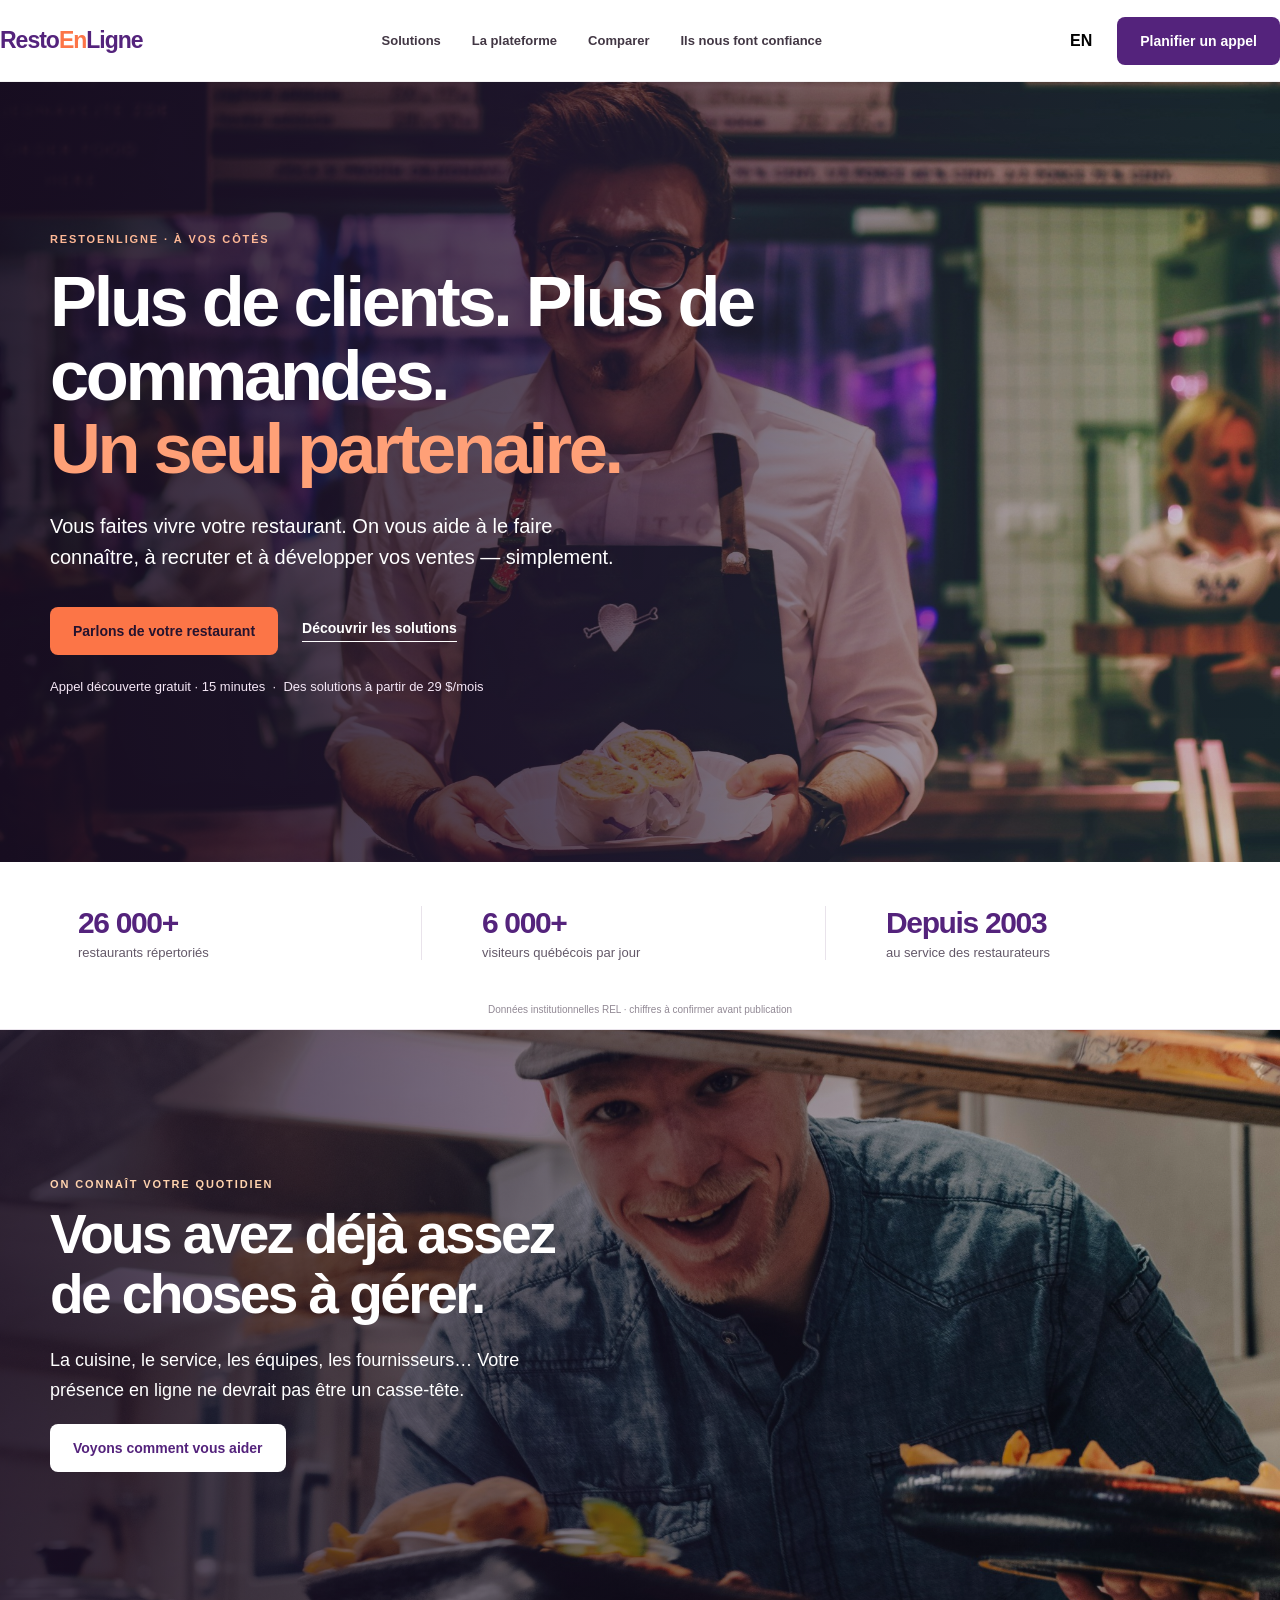
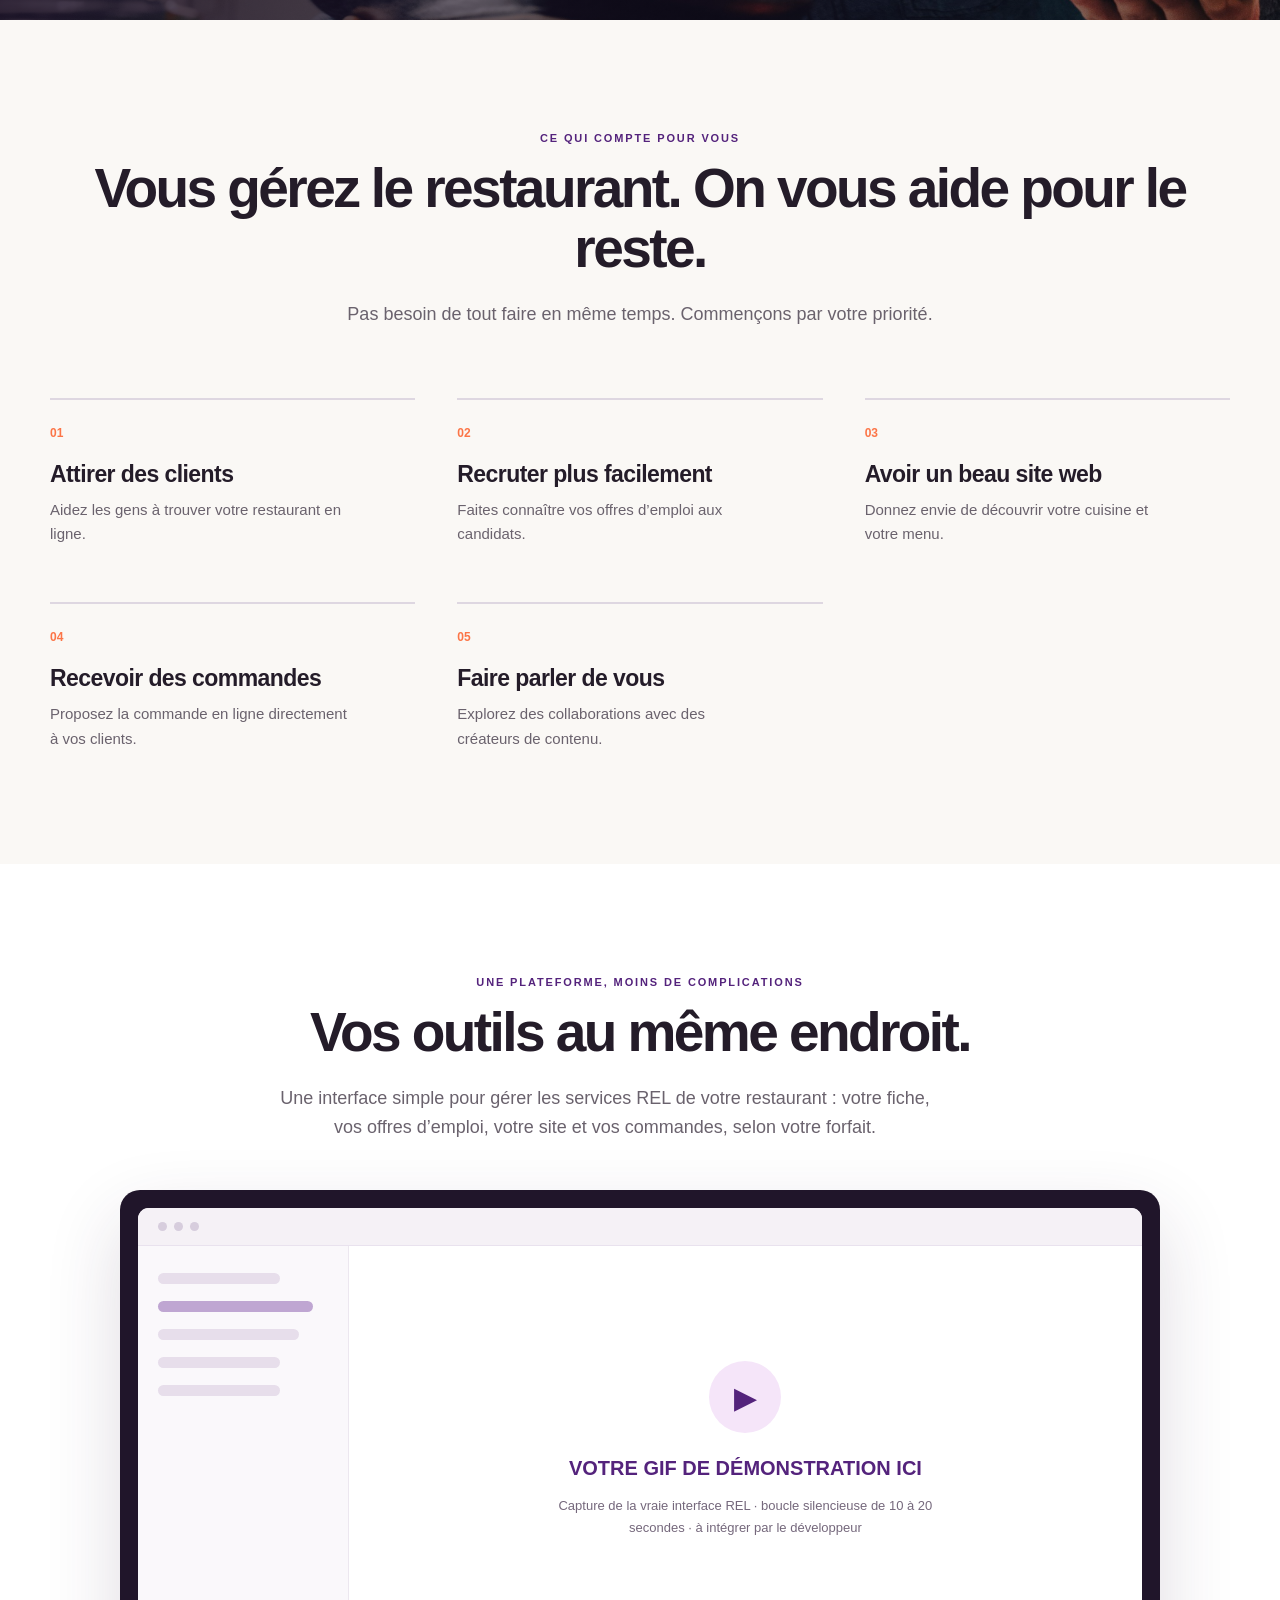
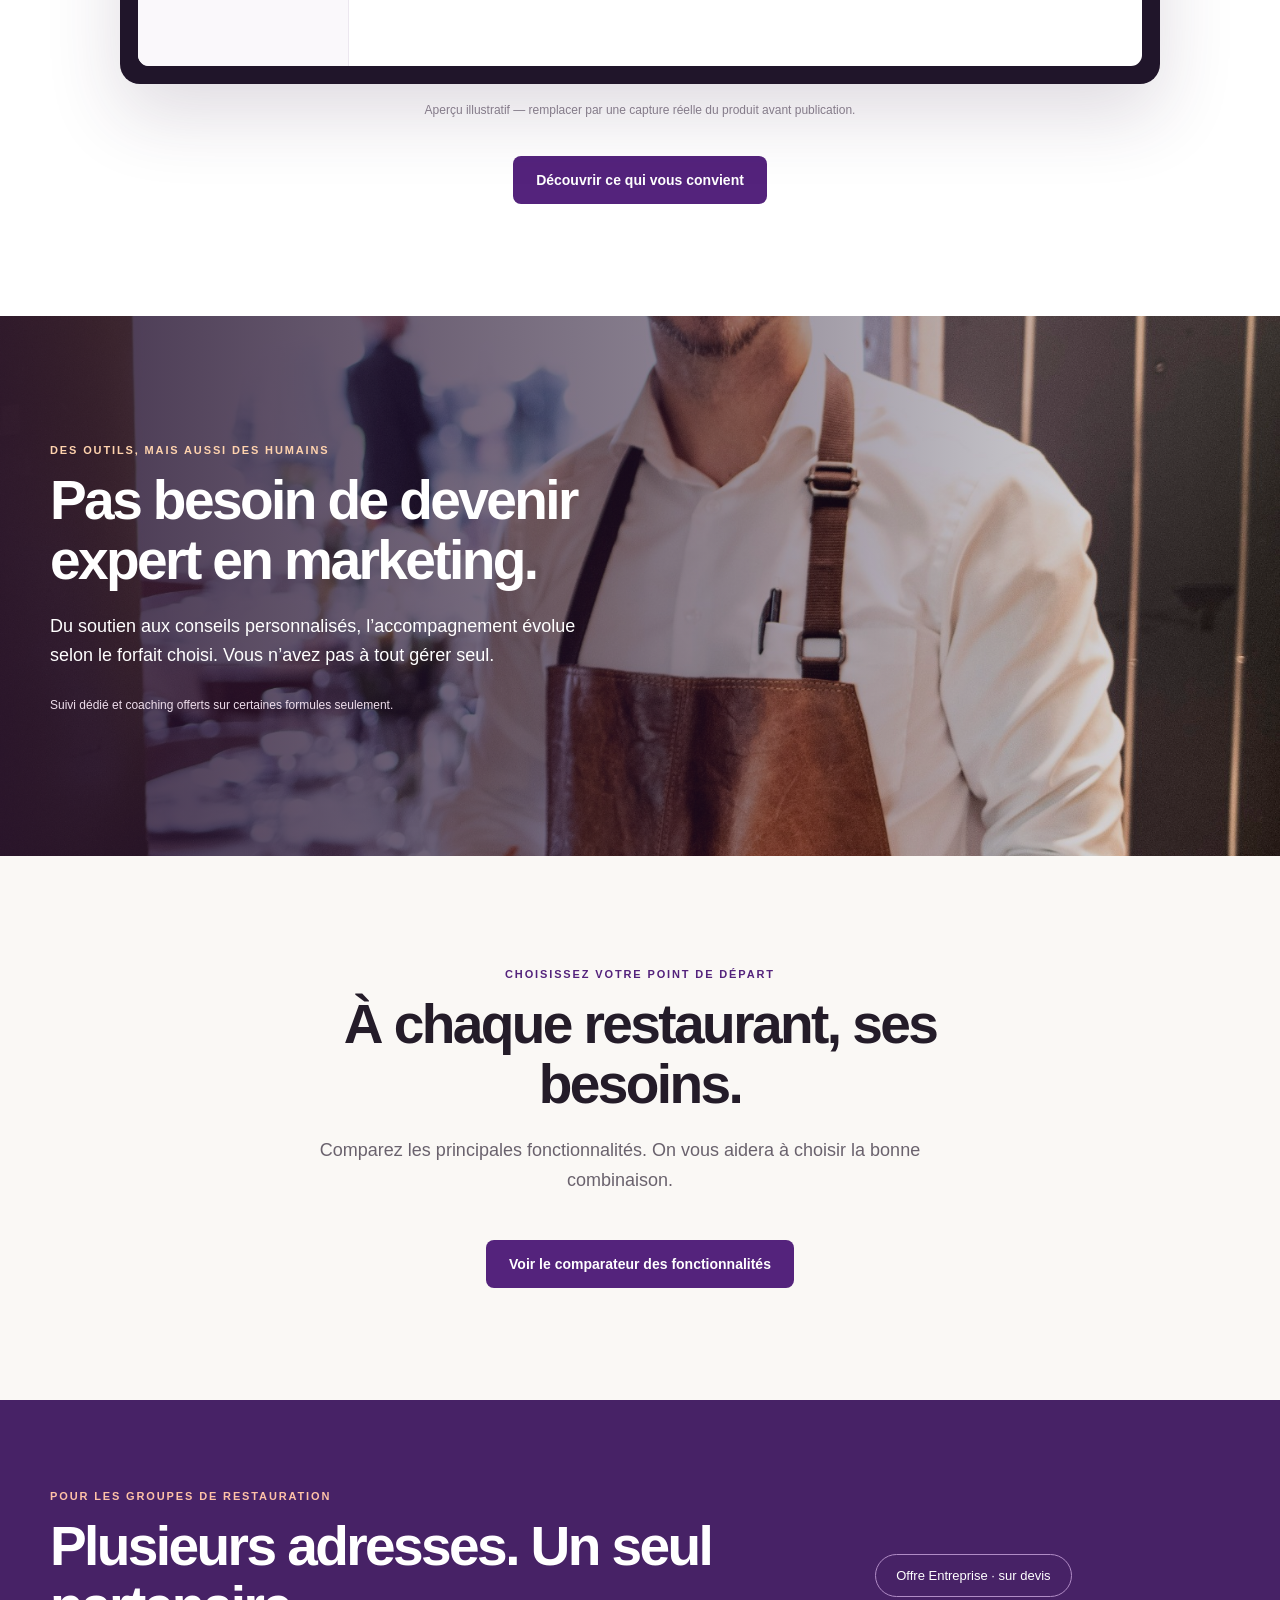
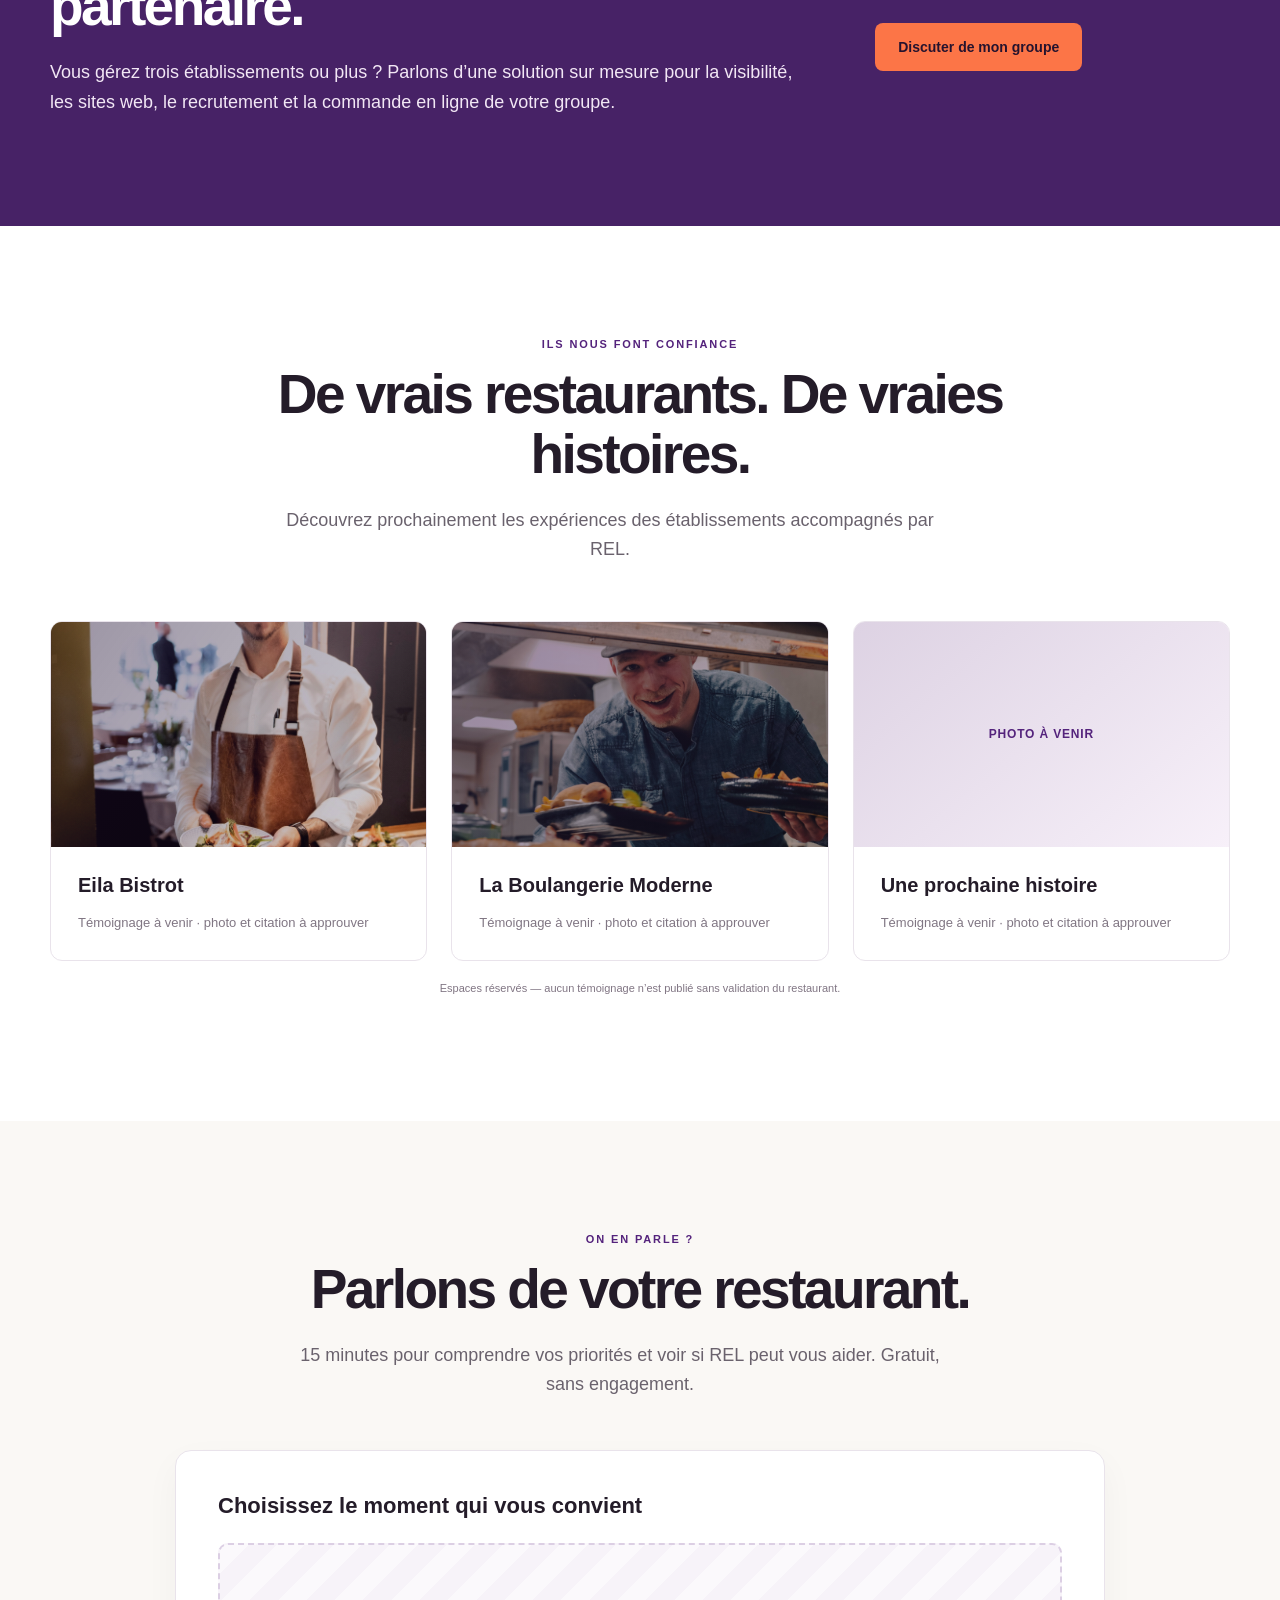
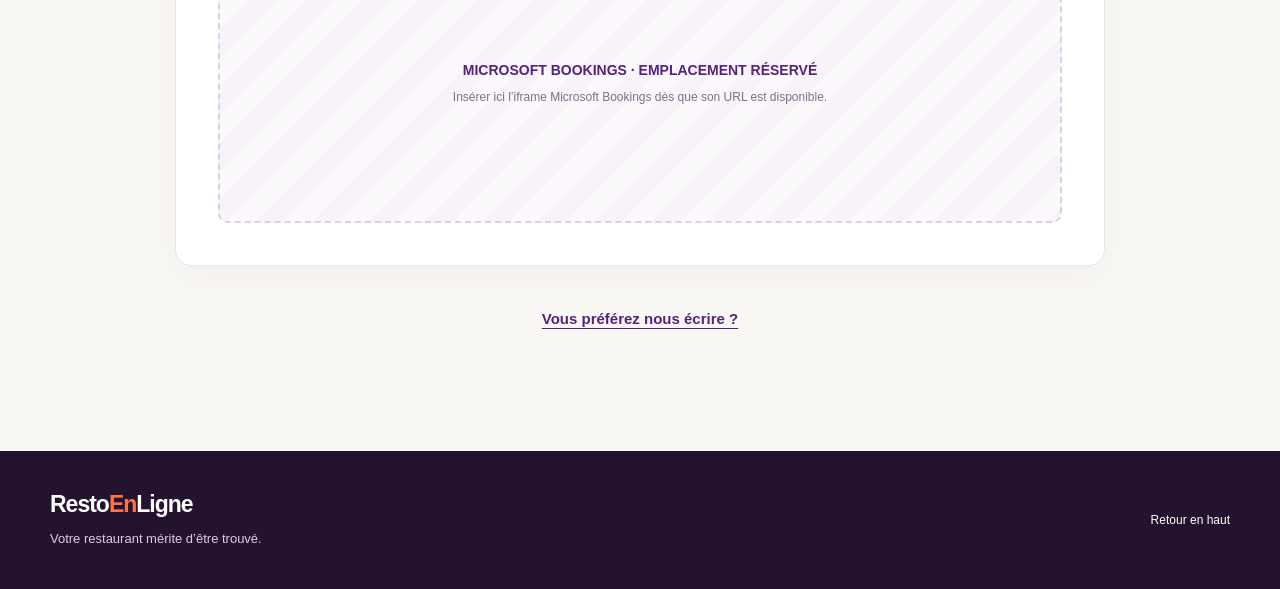
==== index.html @ 8cc2cfb4 "Add files via upload" ====
<!doctype html><html lang="fr"><head><meta charset="utf-8"><meta name="viewport" content="width=device-width,initial-scale=1"><meta name="theme-color" content="#54237C"><title>RestoEnLigne | Plus de clients, plus de commandes. Un seul partenaire.</title><meta name="description" content="RestoEnLigne accompagne les restaurants du Québec : visibilité en ligne, recrutement, création de sites web et commandes en ligne. Solutions dès 29 $/mois. Planifiez un appel gratuit."><meta property="og:title" content="RestoEnLigne — Un seul partenaire pour votre restaurant"><meta property="og:description" content="Visibilité, recrutement, site web et commandes en ligne. Votre restaurant, notre priorité."><style>
:root{--purple:#54237c;--deep:#25132e;--ink:#241c29;--muted:#6a626d;--orange:#fc7547;--cream:#faf8f5;--border:#e9e3eb}*{box-sizing:border-box}html{scroll-behavior:smooth}body{margin:0;color:var(--ink);background:white;font-family:Inter,-apple-system,BlinkMacSystemFont,'Segoe UI',Arial,sans-serif;-webkit-font-smoothing:antialiased}a{text-decoration:none;color:inherit}button,input,select{font:inherit}button{cursor:pointer}.container{width:min(1180px,calc(100% - 72px));margin:auto}.header{height:82px;background:#fff;display:flex;align-items:center;position:sticky;top:0;z-index:20;border-bottom:1px solid rgba(40,25,45,.06)}.nav{display:flex;align-items:center;justify-content:space-between;gap:26px;width:100%}.logo{font-size:23px;font-weight:850;letter-spacing:-1px;color:var(--purple)}.logo em{color:var(--orange);font-style:normal}.links{display:flex;align-items:center;gap:31px;color:#423744;font-size:13px;font-weight:650}.rightnav{display:flex;align-items:center;gap:16px}.lang{padding:8px 9px;background:none;border:0;font-weight:800}.btn{display:inline-flex;align-items:center;justify-content:center;border:0;border-radius:8px;background:var(--purple);padding:16px 23px;color:#fff;font-weight:750;font-size:14px;transition:transform .2s,background .2s}.btn:hover{transform:translateY(-2px);background:#3c175c}.btn.orange{background:var(--orange);color:#25132e}.btn.orange:hover{background:#ff9169}.btn.light{background:#fff;color:var(--purple)}.linktext{font-size:14px;font-weight:750;border-bottom:1px solid currentColor;padding-bottom:5px}.eyebrow{font-size:11px;font-weight:850;letter-spacing:.17em;text-transform:uppercase;color:var(--purple)}h1,h2,h3,p{margin-top:0}h1,h2{letter-spacing:-.047em}h1{font-size:clamp(48px,5.5vw,83px);line-height:1.04;margin:20px 0 26px;font-weight:850}h2{font-size:clamp(36px,4.3vw,59px);line-height:1.09;font-weight:820;margin:14px 0 22px}p{line-height:1.65}.section{padding:112px 0}.lead{font-size:18px;color:var(--muted);max-width:680px}.hero{height:min(780px,calc(100svh - 82px));min-height:670px;background-image:linear-gradient(90deg,rgba(23,9,30,.88) 0%,rgba(30,12,39,.74) 43%,rgba(22,12,27,.16) 100%),url('assets/hero-restaurateur.jpg');background-position:center,center 45%;background-size:cover;display:flex;align-items:center;color:#fff}.hero-inner{padding:72px 0;max-width:720px}.hero .eyebrow{color:#feb896}.hero h1 .accent{display:block;color:#ffa077}.hero-desc{font-size:20px;max-width:575px;color:#fff;line-height:1.55}.hero-actions{display:flex;gap:24px;align-items:center;flex-wrap:wrap;margin-top:34px}.hero .linktext{color:#fff}.subnote{margin-top:21px;font-size:13px;color:#f5e7f6}.stats{border-bottom:1px solid var(--border);background:#fff}.stats-grid{display:grid;grid-template-columns:repeat(3,1fr);gap:32px;padding:44px 0}.stat{border-right:1px solid var(--border);padding:0 28px}.stat:last-child{border:0}.stat strong{font-size:30px;color:var(--purple);font-weight:820;letter-spacing:-.045em}.stat span{display:block;color:#645969;font-size:13px;margin-top:5px}.smallsource{font-size:10px;text-align:center;color:#928995;padding-bottom:14px}.photo-break{min-height:590px;display:flex;align-items:center;color:white;background-image:linear-gradient(90deg,rgba(26,13,36,.84),rgba(23,10,35,.45),rgba(23,10,35,.08)),url('assets/cuisine-commandes.jpg');background-position:center; background-size:cover}.photo-break .content{max-width:570px}.photo-break .eyebrow,.human-photo .eyebrow{color:#ffd3ae}.photo-break p,.human-photo p{font-size:18px;color:#fff;max-width:540px}.photo-break h2,.human-photo h2{color:white}.center{text-align:center}.center .lead{margin:0 auto}.solutions{background:var(--cream)}.solution-grid{display:grid;grid-template-columns:repeat(3,1fr);column-gap:42px;row-gap:55px;margin-top:68px}.solution{border-top:2px solid #ded7e1;padding-top:23px}.solution .number{font-size:12px;color:var(--orange);font-weight:800}.solution h3{margin:20px 0 10px;font-size:23px;letter-spacing:-.025em}.solution p{font-size:15px;color:var(--muted);margin:0;max-width:300px}.solution:last-child{grid-column:2}.product{overflow:hidden}.product-top{max-width:750px;margin:0 auto 47px;text-align:center}.screen-shell{max-width:1040px;margin:auto;background:#20152a;border-radius:20px;padding:18px;box-shadow:0 30px 75px rgba(55,31,66,.16);position:relative}.screen-browser{background:#fff;border-radius:11px;overflow:hidden;min-height:420px}.screen-top{background:#f5f1f6;padding:14px 20px;display:flex;gap:7px;border-bottom:1px solid #e9e2ee}.dot{height:9px;width:9px;background:#d7cddd;border-radius:100%}.screen-body{height:420px;display:flex}.mock-sidebar{width:21%;background:#faf8fb;border-right:1px solid #ece7ef;padding:27px 20px}.mock-line{height:11px;background:#e7deeb;border-radius:6px;margin-bottom:17px;width:72%}.mock-line:nth-child(2){background:#bfa6d2;width:91%}.mock-line:nth-child(3){width:83%}.mock-main{width:79%;padding:40px 45px;display:flex;flex-direction:column;justify-content:center;align-items:center;text-align:center}.placeholder-mark{width:72px;height:72px;border-radius:50%;display:grid;place-items:center;background:#f5e5f9;color:var(--purple);font-size:30px;margin-bottom:24px}.mock-main b{font-size:20px;color:var(--purple);max-width:480px}.mock-main p{max-width:410px;color:#75687c;font-size:13px;margin-top:15px}.product-caption{color:#8d8591;text-align:center;font-size:12px;margin-top:17px}.product-cta{margin-top:35px;text-align:center}.human-photo{background-image:linear-gradient(90deg,rgba(37,16,48,.87),rgba(37,16,48,.55),rgba(37,16,48,.06)),url('assets/service-equipe.jpg');background-size:cover;background-position:center 42%;display:flex;align-items:center;min-height:540px}.human-photo .content{max-width:570px}.human-note{font-size:12px!important;color:#eeddeb!important;margin-top:25px}.compare{background:var(--cream)}.compare-head{max-width:720px;margin:auto;text-align:center}.compare .btn{margin-top:27px}.compare-details{margin-top:46px}.compare-details[hidden]{display:none}.table-wrap{overflow-x:auto;border-radius:12px;border:1px solid var(--border);background:#fff}.table-wrap table{border-collapse:collapse;min-width:930px;width:100%;font-size:12px}.table-wrap th,.table-wrap td{padding:19px 12px;text-align:center;border-bottom:1px solid #f0ecf1}.table-wrap th:first-child,.table-wrap td:first-child{text-align:left;padding-left:22px;min-width:195px;font-weight:700}.table-wrap th{background:#f4edf7;color:var(--purple)}.table-wrap th:nth-child(6),.table-wrap td:nth-child(6){background:#fcf5ff}.table-wrap tr:last-child td{border:0}.compare-note{font-size:12px;color:#766c77;line-height:1.6;margin-top:18px}.enterprise{background:#472266;color:#fff;padding:90px 0}.enterprise-grid{display:grid;grid-template-columns:1.5fr .7fr;gap:65px;align-items:center}.enterprise .eyebrow{color:#ffc2a7}.enterprise h2{color:white}.enterprise p{color:#f2e7f5;font-size:18px}.enterprise-tag{display:inline-block;border:1px solid #b18cc6;border-radius:50px;padding:13px 20px;font-size:13px;color:#fff;margin-bottom:26px}.stories-head{max-width:740px;margin:auto;text-align:center}.stories-grid{display:grid;grid-template-columns:repeat(3,1fr);gap:24px;margin-top:56px}.story{border:1px solid var(--border);border-radius:12px;overflow:hidden;background:white}.story-cover{height:225px;background:linear-gradient(140deg,#ddd2e3,#f7f0f9);position:relative;display:flex;align-items:center;justify-content:center;color:var(--purple);font-size:12px;font-weight:800;letter-spacing:.07em}.story-cover.background1{background:linear-gradient(125deg,rgba(38,15,55,.45),rgba(40,20,56,.2)),url('assets/service-recrutement.jpg') center/cover}.story-cover.background2{background:linear-gradient(125deg,rgba(38,15,55,.45),rgba(40,20,56,.2)),url('assets/cuisine-commandes.jpg') center/cover}.story-content{padding:27px}.story-content strong{font-size:20px}.story-content p{font-size:13px;color:#807683;margin-top:15px;margin-bottom:0}.stories-disclaimer{font-size:11px;color:#807583;text-align:center;margin-top:18px}.contact{background:var(--cream)}.contact-head{text-align:center;max-width:720px;margin:0 auto 50px}.booking{background:#fff;border:1px solid var(--border);border-radius:16px;max-width:930px;margin:auto;padding:42px;box-shadow:0 13px 35px rgba(60,35,60,.04)}.booking h3{font-size:22px;margin-bottom:10px}.booking-placeholder{margin-top:24px;min-height:280px;background:repeating-linear-gradient(135deg,#fbf9fc,#fbf9fc 20px,#f7f3f9 20px,#f7f3f9 40px);border:2px dashed #dccfe4;border-radius:10px;display:flex;flex-direction:column;align-items:center;justify-content:center;text-align:center;padding:25px;color:var(--purple);gap:12px}.booking-placeholder strong{font-size:14px}.booking-placeholder span{font-size:12px;color:#806e88}.form-wrap{max-width:740px;margin:32px auto 0;text-align:center}.form-wrap summary{cursor:pointer;font-size:15px;font-weight:780;color:var(--purple);padding:12px;list-style:none;text-decoration:underline;text-underline-offset:4px}.form-panel{text-align:left;margin-top:21px;background:#fff;border:1px solid var(--border);border-radius:12px;padding:34px}.form-panel h3{font-size:24px;margin:0 0 20px}.formgrid{display:grid;grid-template-columns:repeat(2,1fr);gap:20px}.formgrid label{font-size:12px;font-weight:750;display:flex;flex-direction:column;gap:8px}.formgrid input,.formgrid select{border:1px solid #dcd4df;border-radius:8px;padding:14px;background:white;min-width:0}.formgrid label.wide{grid-column:span 2}.form-panel button{margin-top:25px}.form-disclaimer{font-size:11px;color:#766b77;margin-top:18px}.footer{background:#24132e;color:#fff;padding:40px 0}.footer-inner{display:flex;justify-content:space-between;align-items:center;gap:22px}.footer .logo{color:#fff}.footer p{margin:10px 0 0;font-size:13px;color:#ddcce2}.footer a.top{font-size:12px}.skip{position:absolute;left:-9999px}.skip:focus{left:15px;top:5px;background:white;padding:14px;z-index:30}a:focus-visible,button:focus-visible,summary:focus-visible,input:focus-visible,select:focus-visible{outline:3px solid var(--orange);outline-offset:2px}@media(max-width:900px){.links{display:none}.solution-grid{grid-template-columns:repeat(2,1fr)}.solution:last-child{grid-column:auto}.enterprise-grid{grid-template-columns:1fr;gap:18px}.stories-grid{grid-template-columns:repeat(2,1fr)}.story:last-child{grid-column:span 2}.hero{min-height:700px;height:auto;background-position:center,58% center}.hero-inner{max-width:690px}}@media(max-width:600px){.container{width:calc(100% - 40px)}.header{height:70px}.rightnav .btn{font-size:11px;padding:12px 11px}.logo{font-size:19px}.hero{min-height:740px;background-image:linear-gradient(90deg,rgba(23,9,30,.9),rgba(30,12,39,.75)),url('assets/hero-restaurateur.jpg');background-position:center,55% center}.hero-inner{padding:55px 0}.hero h1{font-size:clamp(42px,11vw,58px)}.hero-desc{font-size:17px}.hero-actions{align-items:flex-start;gap:19px;flex-direction:column}.stats-grid{grid-template-columns:1fr;gap:22px;padding:34px 0}.stat{border-right:0;border-bottom:1px solid var(--border);padding:0 0 17px}.stat:last-child{border:0}.section{padding:78px 0}.solution-grid{grid-template-columns:1fr;margin-top:40px;row-gap:26px}.solution{padding-top:16px}.photo-break,.human-photo{min-height:580px}.screen-shell{border-radius:12px;padding:8px}.screen-body{height:290px}.screen-browser{min-height:290px}.mock-sidebar{width:19%;padding:20px 8px}.mock-main{padding:15px;width:81%}.mock-main b{font-size:14px}.mock-main p{font-size:11px}.placeholder-mark{height:45px;width:45px;font-size:21px;margin-bottom:15px}.stories-grid{grid-template-columns:1fr}.story:last-child{grid-column:auto}.booking{padding:23px}.formgrid{grid-template-columns:1fr}.formgrid label.wide{grid-column:auto}.form-panel{padding:23px}.footer-inner{align-items:flex-start;flex-direction:column}}
</style><script type="application/ld+json" id="schema-data">{"@context":"https://schema.org","@type":"Organization","name":"RestoEnLigne","url":"https://restoenligne.com/","description":"Plateforme de visibilité, recrutement, création de sites web et commandes en ligne pour les restaurants au Québec."}</script></head><body><a href="#main" class="skip">Passer au contenu</a><header class="header"><nav class="container nav" aria-label="Navigation principale"><a href="#top" class="logo" aria-label="RestoEnLigne">Resto<em>En</em>Ligne</a><div class="links"><a href="#solutions" data-t="nav_solutions"></a><a href="#plateforme" data-t="nav_platform"></a><a href="#compare" data-t="nav_compare"></a><a href="#temoignages" data-t="nav_stories"></a></div><div class="rightnav"><button id="lang-switch" class="lang" aria-label="Change language">EN</button><a href="#contact" class="btn" data-t="nav_cta"></a></div></nav></header><main id="main"><section id="top" class="hero"><div class="container"><div class="hero-inner"><div class="eyebrow" data-t="eyebrow"></div><h1><span data-t="hero_title"></span><span class="accent" data-t="hero_emphasis"></span></h1><p class="hero-desc" data-t="hero_desc"></p><div class="hero-actions"><a href="#contact" class="btn orange" data-t="hero_cta"></a><a href="#solutions" class="linktext" data-t="hero_subcta"></a></div><p class="subnote"><span data-t="hero_duration"></span> &nbsp;·&nbsp; <span data-t="from_price"></span></p></div></div></section><div class="stats"><div class="container stats-grid"><div class="stat"><strong data-t="proof_1_num"></strong><span data-t="proof_1_label"></span></div><div class="stat"><strong data-t="proof_2_num"></strong><span data-t="proof_2_label"></span></div><div class="stat"><strong data-t="proof_3_num"></strong><span data-t="proof_3_label"></span></div></div><div class="smallsource" data-t="proof_source"></div></div><section class="photo-break"><div class="container"><div class="content"><div class="eyebrow" data-t="problem_eyebrow"></div><h2 data-t="problem_title"></h2><p data-t="problem_desc"></p><a href="#contact" class="btn light" data-t="problem_cta"></a></div></div></section><section class="section solutions" id="solutions"><div class="container"><div class="center"><div class="eyebrow" data-t="solutions_eyebrow"></div><h2 data-t="solutions_title"></h2><p class="lead" data-t="solutions_desc"></p></div><div class="solution-grid"><article class="solution"><span class="number">01</span><h3 data-t="sol1"></h3><p data-t="sol1d"></p></article><article class="solution"><span class="number">02</span><h3 data-t="sol2"></h3><p data-t="sol2d"></p></article><article class="solution"><span class="number">03</span><h3 data-t="sol3"></h3><p data-t="sol3d"></p></article><article class="solution"><span class="number">04</span><h3 data-t="sol4"></h3><p data-t="sol4d"></p></article><article class="solution"><span class="number">05</span><h3 data-t="sol5"></h3><p data-t="sol5d"></p></article></div></div></section><section class="section product" id="plateforme"><div class="container"><div class="product-top"><div class="eyebrow" data-t="product_eyebrow"></div><h2 data-t="product_title"></h2><p class="lead" data-t="product_desc"></p></div><div class="screen-shell"><div class="screen-browser"><div class="screen-top"><span class="dot"></span><span class="dot"></span><span class="dot"></span></div><div class="screen-body"><div class="mock-sidebar" aria-hidden="true"><div class="mock-line"></div><div class="mock-line"></div><div class="mock-line"></div><div class="mock-line"></div><div class="mock-line"></div></div><div class="mock-main" id="gif-holder"><div class="placeholder-mark" aria-hidden="true">▶</div><b data-t="product_placeholder"></b><p data-t="product_placeholder_sub"></p></div></div></div></div><p class="product-caption" data-t="product_caption"></p><div class="product-cta"><a class="btn" href="#contact" data-t="product_cta"></a></div></div></section><section class="human-photo"><div class="container"><div class="content"><div class="eyebrow" data-t="photo_eyebrow"></div><h2 data-t="photo_title"></h2><p data-t="photo_desc"></p><p class="human-note" data-t="photo_note"></p></div></div></section><section class="section compare" id="compare"><div class="container"><div class="compare-head"><div class="eyebrow" data-t="compare_eyebrow"></div><h2 data-t="compare_title"></h2><p class="lead" data-t="compare_desc"></p><button class="btn" id="compare-trigger" aria-expanded="false" aria-controls="compare-details" data-t="compare_toggle_show"></button></div><div class="compare-details" id="compare-details" hidden><div class="table-wrap"><table><thead><tr><th data-t="compare_feature"></th><th data-t="plan0"></th><th data-t="plan1"></th><th data-t="plan2"></th><th data-t="plan3"></th><th data-t="plan4"></th><th data-t="plan5"></th></tr></thead><tbody id="tablebody"></tbody></table></div><p class="compare-note" data-t="compare_note"></p><p class="center"><a href="#contact" class="linktext" data-t="compare_cta"></a></p></div></div></section><section class="enterprise"><div class="container enterprise-grid"><div><div class="eyebrow" data-t="enterprise_eyebrow"></div><h2 data-t="enterprise_title"></h2><p data-t="enterprise_desc"></p></div><div><div class="enterprise-tag" data-t="enterprise_note"></div><div><a class="btn orange" href="#contact" data-t="enterprise_cta"></a></div></div></div></section><section class="section" id="temoignages"><div class="container"><div class="stories-head"><div class="eyebrow" data-t="stories_eyebrow"></div><h2 data-t="stories_title"></h2><p class="lead" data-t="stories_desc"></p></div><div class="stories-grid"><article class="story"><div class="story-cover background1" aria-hidden="true"></div><div class="story-content"><strong data-t="story1"></strong><p data-t="story_placeholder"></p></div></article><article class="story"><div class="story-cover background2" aria-hidden="true"></div><div class="story-content"><strong data-t="story2"></strong><p data-t="story_placeholder"></p></div></article><article class="story"><div class="story-cover" aria-hidden="true">PHOTO À VENIR</div><div class="story-content"><strong data-t="story3"></strong><p data-t="story_placeholder"></p></div></article></div><p class="stories-disclaimer" data-t="story_warning"></p></div></section><section class="section contact" id="contact"><div class="container"><div class="contact-head"><div class="eyebrow" data-t="contact_eyebrow"></div><h2 data-t="contact_title"></h2><p class="lead" data-t="contact_desc"></p></div><div class="booking"><h3 data-t="booking_title"></h3><div class="booking-placeholder" id="bookings-embed"><strong data-t="booking_placeholder"></strong><span data-t="booking_desc"></span></div></div><details class="form-wrap"><summary data-t="form_toggle"></summary><div class="form-panel"><h3 data-t="form_title"></h3><form id="contact-form"><div class="formgrid"><label><span data-t="firstname"></span><input type="text" name="first_name" required autocomplete="given-name"></label><label><span data-t="email"></span><input type="email" name="email" required autocomplete="email"></label><label><span data-t="restaurant"></span><input name="restaurant" type="text" required autocomplete="organization"></label><label><span data-t="needs"></span><select id="needs" name="needs" required></select></label><label class="wide"><span data-t="locations"></span><select id="locations" name="locations"></select></label></div><button class="btn" type="submit" data-t="submit"></button><p class="form-disclaimer" data-t="privacy_notice"></p></form></div></details></div></section></main><footer class="footer"><div class="container footer-inner"><div><a href="#top" class="logo">Resto<em>En</em>Ligne</a><p data-t="footer"></p></div><a href="#top" class="top" data-t="back"></a></div></footer><script type="application/ld+json" id="web-schema">{"@context":"https://schema.org","@type":"WebPage","name":"RestoEnLigne – Solutions pour restaurateurs","inLanguage":["fr-CA","en-CA"],"about":{"@type":"Thing","name":"Services numériques pour restaurants au Québec"}}</script><script>
const copy={"fr":{"nav_solutions":"Solutions","nav_platform":"La plateforme","nav_compare":"Comparer","nav_stories":"Ils nous font confiance","nav_cta":"Planifier un appel","eyebrow":"RESTOENLIGNE · À VOS CÔTÉS","hero_title":"Plus de clients. Plus de commandes.","hero_emphasis":"Un seul partenaire.","hero_desc":"Vous faites vivre votre restaurant. On vous aide à le faire connaître, à recruter et à développer vos ventes — simplement.","hero_cta":"Parlons de votre restaurant","hero_subcta":"Découvrir les solutions","hero_duration":"Appel découverte gratuit · 15 minutes","from_price":"Des solutions à partir de 29 $/mois","proof_1_num":"26 000+","proof_1_label":"restaurants répertoriés","proof_2_num":"6 000+","proof_2_label":"visiteurs québécois par jour","proof_3_num":"Depuis 2003","proof_3_label":"au service des restaurateurs","proof_source":"Données institutionnelles REL · chiffres à confirmer avant publication","problem_eyebrow":"ON CONNAÎT VOTRE QUOTIDIEN","problem_title":"Vous avez déjà assez de choses à gérer.","problem_desc":"La cuisine, le service, les équipes, les fournisseurs… Votre présence en ligne ne devrait pas être un casse-tête.","problem_cta":"Voyons comment vous aider","solutions_eyebrow":"CE QUI COMPTE POUR VOUS","solutions_title":"Vous gérez le restaurant. On vous aide pour le reste.","solutions_desc":"Pas besoin de tout faire en même temps. Commençons par votre priorité.","sol1":"Attirer des clients","sol1d":"Aidez les gens à trouver votre restaurant en ligne.","sol2":"Recruter plus facilement","sol2d":"Faites connaître vos offres d’emploi aux candidats.","sol3":"Avoir un beau site web","sol3d":"Donnez envie de découvrir votre cuisine et votre menu.","sol4":"Recevoir des commandes","sol4d":"Proposez la commande en ligne directement à vos clients.","sol5":"Faire parler de vous","sol5d":"Explorez des collaborations avec des créateurs de contenu.","sol5n":"Selon les services disponibles","product_eyebrow":"UNE PLATEFORME, MOINS DE COMPLICATIONS","product_title":"Vos outils au même endroit.","product_desc":"Une interface simple pour gérer les services REL de votre restaurant : votre fiche, vos offres d’emploi, votre site et vos commandes, selon votre forfait.","product_placeholder":"VOTRE GIF DE DÉMONSTRATION ICI","product_placeholder_sub":"Capture de la vraie interface REL · boucle silencieuse de 10 à 20 secondes · à intégrer par le développeur","product_caption":"Aperçu illustratif — remplacer par une capture réelle du produit avant publication.","product_cta":"Découvrir ce qui vous convient","photo_eyebrow":"DES OUTILS, MAIS AUSSI DES HUMAINS","photo_title":"Pas besoin de devenir expert en marketing.","photo_desc":"Du soutien aux conseils personnalisés, l’accompagnement évolue selon le forfait choisi. Vous n’avez pas à tout gérer seul.","photo_note":"Suivi dédié et coaching offerts sur certaines formules seulement.","compare_eyebrow":"CHOISISSEZ VOTRE POINT DE DÉPART","compare_title":"À chaque restaurant, ses besoins.","compare_desc":"Comparez les principales fonctionnalités. On vous aidera à choisir la bonne combinaison.","compare_toggle_show":"Voir le comparateur des fonctionnalités","compare_toggle_hide":"Masquer le comparateur","compare_feature":"Fonctionnalités","plan0":"Spotlight","plan1":"Essentiel","plan2":"Visibilité","plan3":"Performance","plan4":"Tout-en-un","plan5":"Entreprise","tailored":"Sur mesure","included":"Inclus","unavailable":"—","annual":"Selon l’offre annuelle","f0":"Fiche sur RestoEnLigne","f1":"Visibilité sur le web","f2":"Publication d’offres d’emploi","f3":"Site web personnalisé","f4":"Pages promotionnelles","f5":"Commandes en ligne","f6":"Support chat et courriel","f7":"Accompagnement personnalisé","jobs_basic":"Inclus","jobs_plus":"Illimité et mis en avant","academy":"REL Academy","qcheck":"Suivi trimestriel","fullcare":"Suivi mensuel + coaching","compare_note":"Des frais de service de 10 % s’appliquent aux commandes en ligne. Le contenu et les modalités exactes sont confirmés lors de l’échange.","compare_cta":"Trouver la bonne formule","enterprise_eyebrow":"POUR LES GROUPES DE RESTAURATION","enterprise_title":"Plusieurs adresses. Un seul partenaire.","enterprise_desc":"Vous gérez trois établissements ou plus ? Parlons d’une solution sur mesure pour la visibilité, les sites web, le recrutement et la commande en ligne de votre groupe.","enterprise_cta":"Discuter de mon groupe","enterprise_note":"Offre Entreprise · sur devis","stories_eyebrow":"ILS NOUS FONT CONFIANCE","stories_title":"De vrais restaurants. De vraies histoires.","stories_desc":"Découvrez prochainement les expériences des établissements accompagnés par REL.","story1":"Eila Bistrot","story2":"La Boulangerie Moderne","story3":"Une prochaine histoire","story_placeholder":"Témoignage à venir · photo et citation à approuver","story_warning":"Espaces réservés — aucun témoignage n’est publié sans validation du restaurant.","contact_eyebrow":"ON EN PARLE ?","contact_title":"Parlons de votre restaurant.","contact_desc":"15 minutes pour comprendre vos priorités et voir si REL peut vous aider. Gratuit, sans engagement.","booking_title":"Choisissez le moment qui vous convient","booking_placeholder":"MICROSOFT BOOKINGS · EMPLACEMENT RÉSERVÉ","booking_desc":"Insérer ici l’iframe Microsoft Bookings dès que son URL est disponible.","form_toggle":"Vous préférez nous écrire ?","form_title":"Dites-nous ce dont vous avez besoin","firstname":"Prénom","email":"Courriel","restaurant":"Nom du restaurant","needs":"Votre priorité","needs_default":"Sélectionnez une priorité","need1":"Attirer plus de clients","need2":"Me faire trouver sur le web / site","need3":"Recruter","need4":"Développer les commandes","need5":"Influenceurs / visibilité locale","need6":"Plusieurs besoins / Je ne sais pas encore","locations":"Nombre d’établissements (facultatif)","loc1":"1","loc2":"2","loc3":"3 à 5","loc4":"6 ou plus","submit":"Envoyer ma demande","privacy_notice":"En envoyant ce formulaire, vous acceptez d’être contacté au sujet de votre demande.","form_dev":"Démo : formulaire à connecter à Zoho Forms ou CRM avant publication.","footer":"Votre restaurant mérite d’être trouvé.","back":"Retour en haut","lang":"EN"},"en":{"nav_solutions":"Solutions","nav_platform":"The platform","nav_compare":"Compare","nav_stories":"Customer stories","nav_cta":"Book a call","eyebrow":"RESTOENLIGNE · BY YOUR SIDE","hero_title":"More customers. More orders.","hero_emphasis":"One partner.","hero_desc":"You bring your restaurant to life. We help people find it, help you hire and support your sales — without the complexity.","hero_cta":"Let’s talk about your restaurant","hero_subcta":"Explore our solutions","hero_duration":"Free discovery call · 15 minutes","from_price":"Solutions from $29/month","proof_1_num":"26,000+","proof_1_label":"listed restaurants","proof_2_num":"6,000+","proof_2_label":"Québec visitors per day","proof_3_num":"Since 2003","proof_3_label":"supporting restaurants","proof_source":"REL institutional figures · verify before publishing","problem_eyebrow":"WE KNOW YOUR DAY-TO-DAY","problem_title":"You already have enough on your plate.","problem_desc":"Kitchen, service, teams, suppliers… Your online presence shouldn’t be another headache.","problem_cta":"Let’s see how we can help","solutions_eyebrow":"WHAT MATTERS TO YOU","solutions_title":"You run the restaurant. We help with the rest.","solutions_desc":"You don’t need to do everything at once. Let’s start with your top priority.","sol1":"Attract more customers","sol1d":"Help customers find your restaurant online.","sol2":"Make hiring easier","sol2d":"Get your job openings in front of candidates.","sol3":"Build a great website","sol3d":"Showcase your menu, food and restaurant.","sol4":"Take online orders","sol4d":"Let customers order directly from your restaurant.","sol5":"Get people talking","sol5d":"Explore collaborations with local creators.","sol5n":"Subject to service availability","product_eyebrow":"ONE PLATFORM, LESS COMPLEXITY","product_title":"Your tools in one place.","product_desc":"A simple interface for managing your restaurant’s REL services: listing, jobs, website and orders, based on your plan.","product_placeholder":"YOUR PRODUCT DEMO GIF GOES HERE","product_placeholder_sub":"Real REL product walkthrough · silent 10–20 second loop · developer to embed","product_caption":"Illustrative preview — replace with actual product footage before launch.","product_cta":"Find the right fit","photo_eyebrow":"TOOLS, WITH PEOPLE BEHIND THEM","photo_title":"You don’t have to become a marketing expert.","photo_desc":"From support to personalized advice, the level of guidance depends on the plan you choose. You don’t have to figure everything out alone.","photo_note":"Dedicated account management and coaching are available with select plans.","compare_eyebrow":"FIND YOUR STARTING POINT","compare_title":"Every restaurant has different needs.","compare_desc":"Compare the core features. We’ll help you find the right combination.","compare_toggle_show":"See feature comparison","compare_toggle_hide":"Hide feature comparison","compare_feature":"Features","plan0":"Spotlight","plan1":"Essential","plan2":"Visibility","plan3":"Performance","plan4":"All-in-One","plan5":"Enterprise","tailored":"Custom","included":"Included","unavailable":"—","annual":"Based on annual plan","f0":"RestoEnLigne listing","f1":"Online visibility","f2":"Job postings","f3":"Custom website","f4":"Promotional landing pages","f5":"Online ordering","f6":"Chat and email support","f7":"Personalized guidance","jobs_basic":"Included","jobs_plus":"Unlimited and promoted","academy":"REL Academy","qcheck":"Quarterly check-in","fullcare":"Monthly check-ins + coaching","compare_note":"A 10% service fee applies to online orders. Exact services and terms are confirmed during your call.","compare_cta":"Find my plan","enterprise_eyebrow":"FOR RESTAURANT GROUPS","enterprise_title":"Multiple locations. One partner.","enterprise_desc":"Managing three or more locations? Let’s build a tailored solution for your group’s visibility, websites, hiring and online ordering.","enterprise_cta":"Discuss my group","enterprise_note":"Enterprise plan · custom quote","stories_eyebrow":"RESTAURANTS WORKING WITH US","stories_title":"Real restaurants. Real stories.","stories_desc":"Discover the experiences of restaurants working with REL soon.","story1":"Eila Bistrot","story2":"La Boulangerie Moderne","story3":"A story coming soon","story_placeholder":"Story coming soon · photo and quote require approval","story_warning":"Placeholders only — no testimonial will be published without approval.","contact_eyebrow":"LET’S TALK","contact_title":"Let’s talk about your restaurant.","contact_desc":"15 minutes to understand your priorities and see whether REL can help. Free, no obligation.","booking_title":"Pick a time that works for you","booking_placeholder":"MICROSOFT BOOKINGS · PLACEHOLDER","booking_desc":"Add the Microsoft Bookings iframe here when the embed URL is available.","form_toggle":"Prefer to write to us?","form_title":"Tell us what you need","firstname":"First name","email":"Email","restaurant":"Restaurant name","needs":"Your priority","needs_default":"Select a priority","need1":"Attract more customers","need2":"Online visibility / website","need3":"Hiring","need4":"Increase online orders","need5":"Creators / local visibility","need6":"Several needs / Not sure yet","locations":"Number of locations (optional)","loc1":"1","loc2":"2","loc3":"3 to 5","loc4":"6 or more","submit":"Send my request","privacy_notice":"By submitting this form, you agree to be contacted about your inquiry.","form_dev":"Demo: connect this form to Zoho Forms or your CRM before launch.","footer":"Your restaurant deserves to be found.","back":"Back to top","lang":"FR"}};const matrix=[['f0',['✓','✓','✓','✓','✓','custom']],['f1',['—','✓','✓','—','✓','custom']],['f2',['—','basic','plus','—','plus','custom']],['f3',['—','—','✓','—','✓','custom']],['f4',['—','—','—','—','✓','custom']],['f5',['—','—','—','✓','✓','custom']],['f6',['—','✓','✓','—','✓','custom']],['f7',['—','academy','qcheck','—','fullcare','custom']]];let lang='fr';const $=s=>document.querySelector(s);const t=k=>copy[lang][k]||k;const esc=s=>String(s).replace(/[&<>"']/g,c=>({'&':'&amp;','<':'&lt;','>':'&gt;','"':'&quot;',"'":'&#39;'}[c]));function render(){document.documentElement.lang=lang==='fr'?'fr-CA':'en-CA';document.title=lang==='fr'?'RestoEnLigne | Plus de clients, plus de commandes. Un seul partenaire.':'RestoEnLigne | More customers, more orders. One partner.';document.querySelector('meta[name="description"]').setAttribute('content',lang==='fr'?'RestoEnLigne accompagne les restaurateurs du Québec : visibilité en ligne, recrutement, création de site web et commandes en ligne. Appelez-nous gratuitement pendant 15 minutes.':'RestoEnLigne helps Québec restaurants improve online visibility, hiring, websites and online ordering. Book a free 15-minute discovery call.');document.querySelectorAll('[data-t]').forEach(el=>el.textContent=t(el.dataset.t));$('#lang-switch').textContent=t('lang');$('#compare-trigger').textContent=t($('#compare-details').hidden?'compare_toggle_show':'compare_toggle_hide');$('#tablebody').innerHTML=matrix.map(([k,vals])=>'<tr><td>'+esc(t(k))+'</td>'+vals.map((v)=>'<td>'+esc(({custom:t('tailored'),basic:t('jobs_basic'),plus:t('jobs_plus'),academy:t('academy'),qcheck:t('qcheck'),fullcare:t('fullcare')})[v]||v)+'</td>').join('')+'</tr>').join('');$('#needs').innerHTML='<option value="">'+esc(t('needs_default'))+'</option>'+[1,2,3,4,5,6].map(n=>'<option value="need'+n+'">'+esc(t('need'+n))+'</option>').join('');$('#locations').innerHTML='<option value="">—</option>'+[1,2,3,4].map(n=>'<option value="loc'+n+'">'+esc(t('loc'+n))+'</option>').join('')}$('#lang-switch').addEventListener('click',()=>{lang=lang==='fr'?'en':'fr';render()});$('#compare-trigger').addEventListener('click',()=>{let d=$('#compare-details');d.hidden=!d.hidden;$('#compare-trigger').setAttribute('aria-expanded',String(!d.hidden));$('#compare-trigger').textContent=t(d.hidden?'compare_toggle_show':'compare_toggle_hide')});$('#contact-form').addEventListener('submit',e=>{e.preventDefault();alert(t('form_dev'))});render();
</script></body></html>
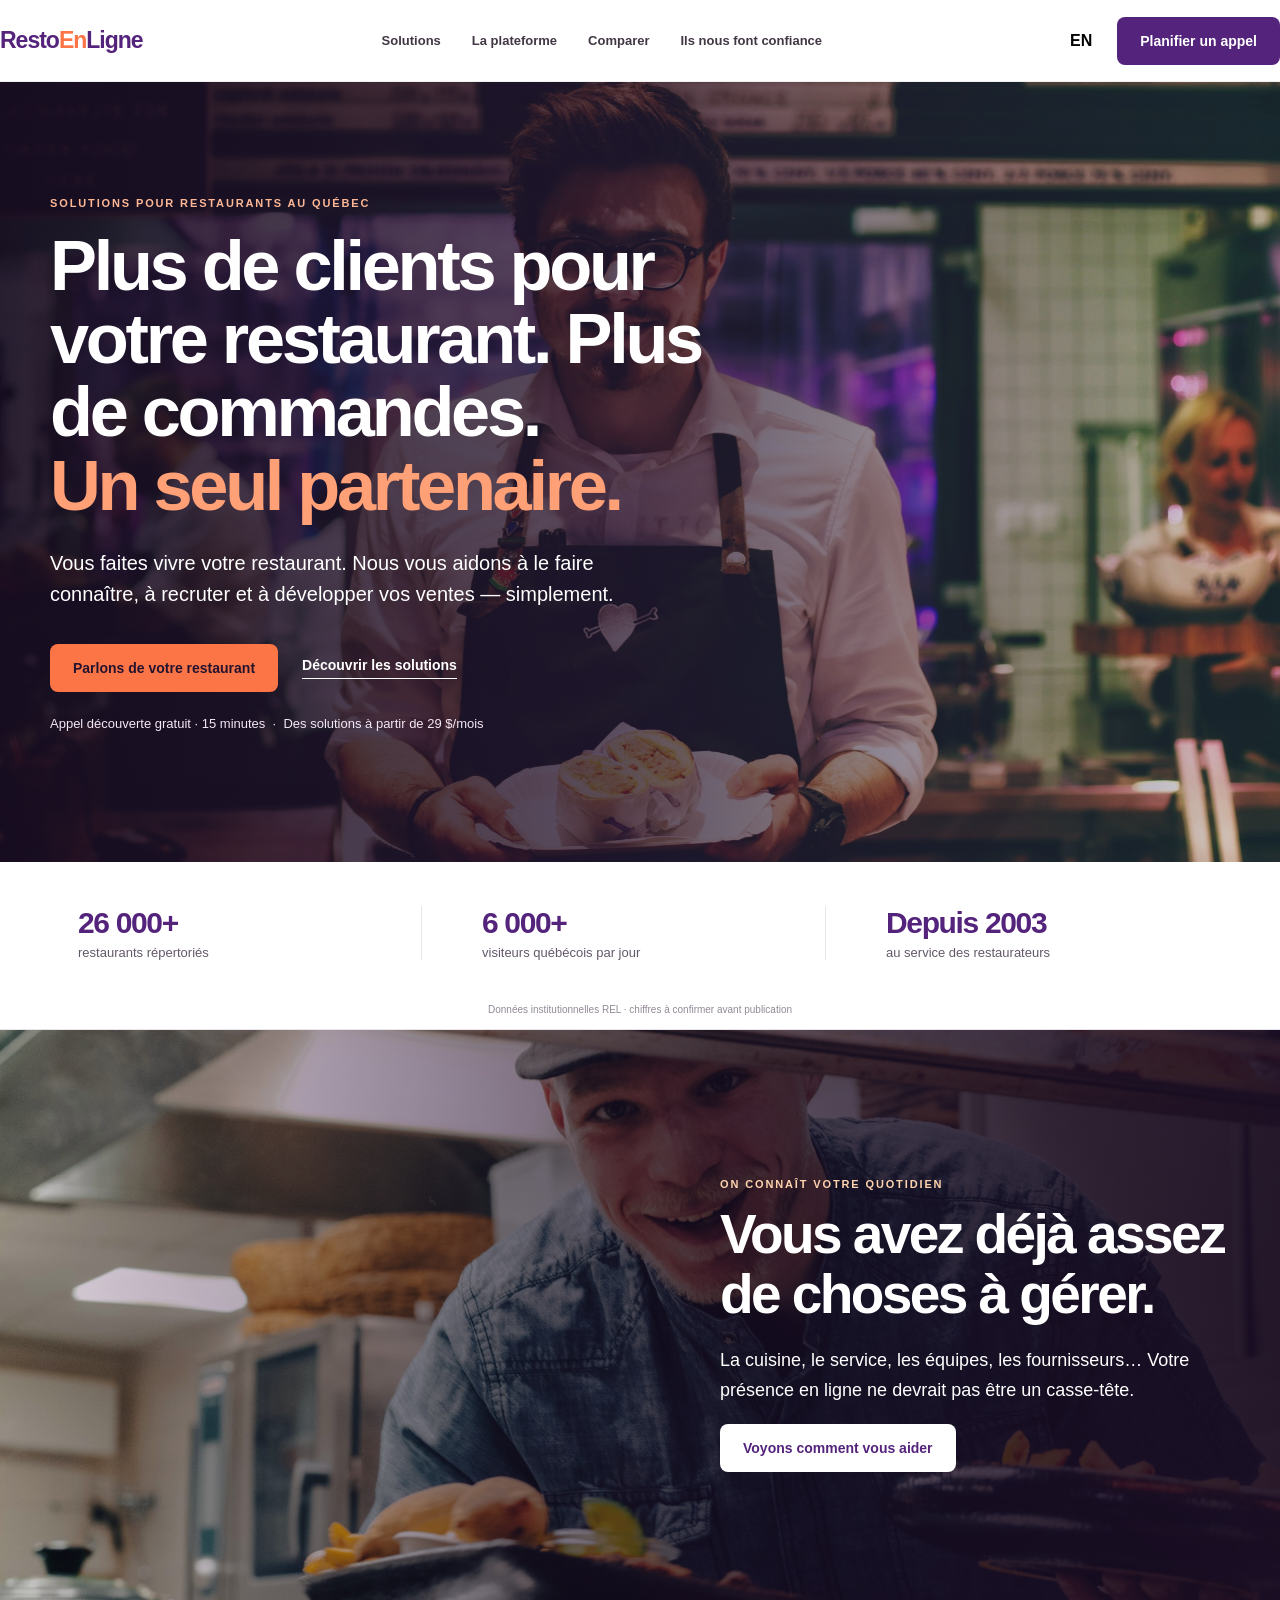
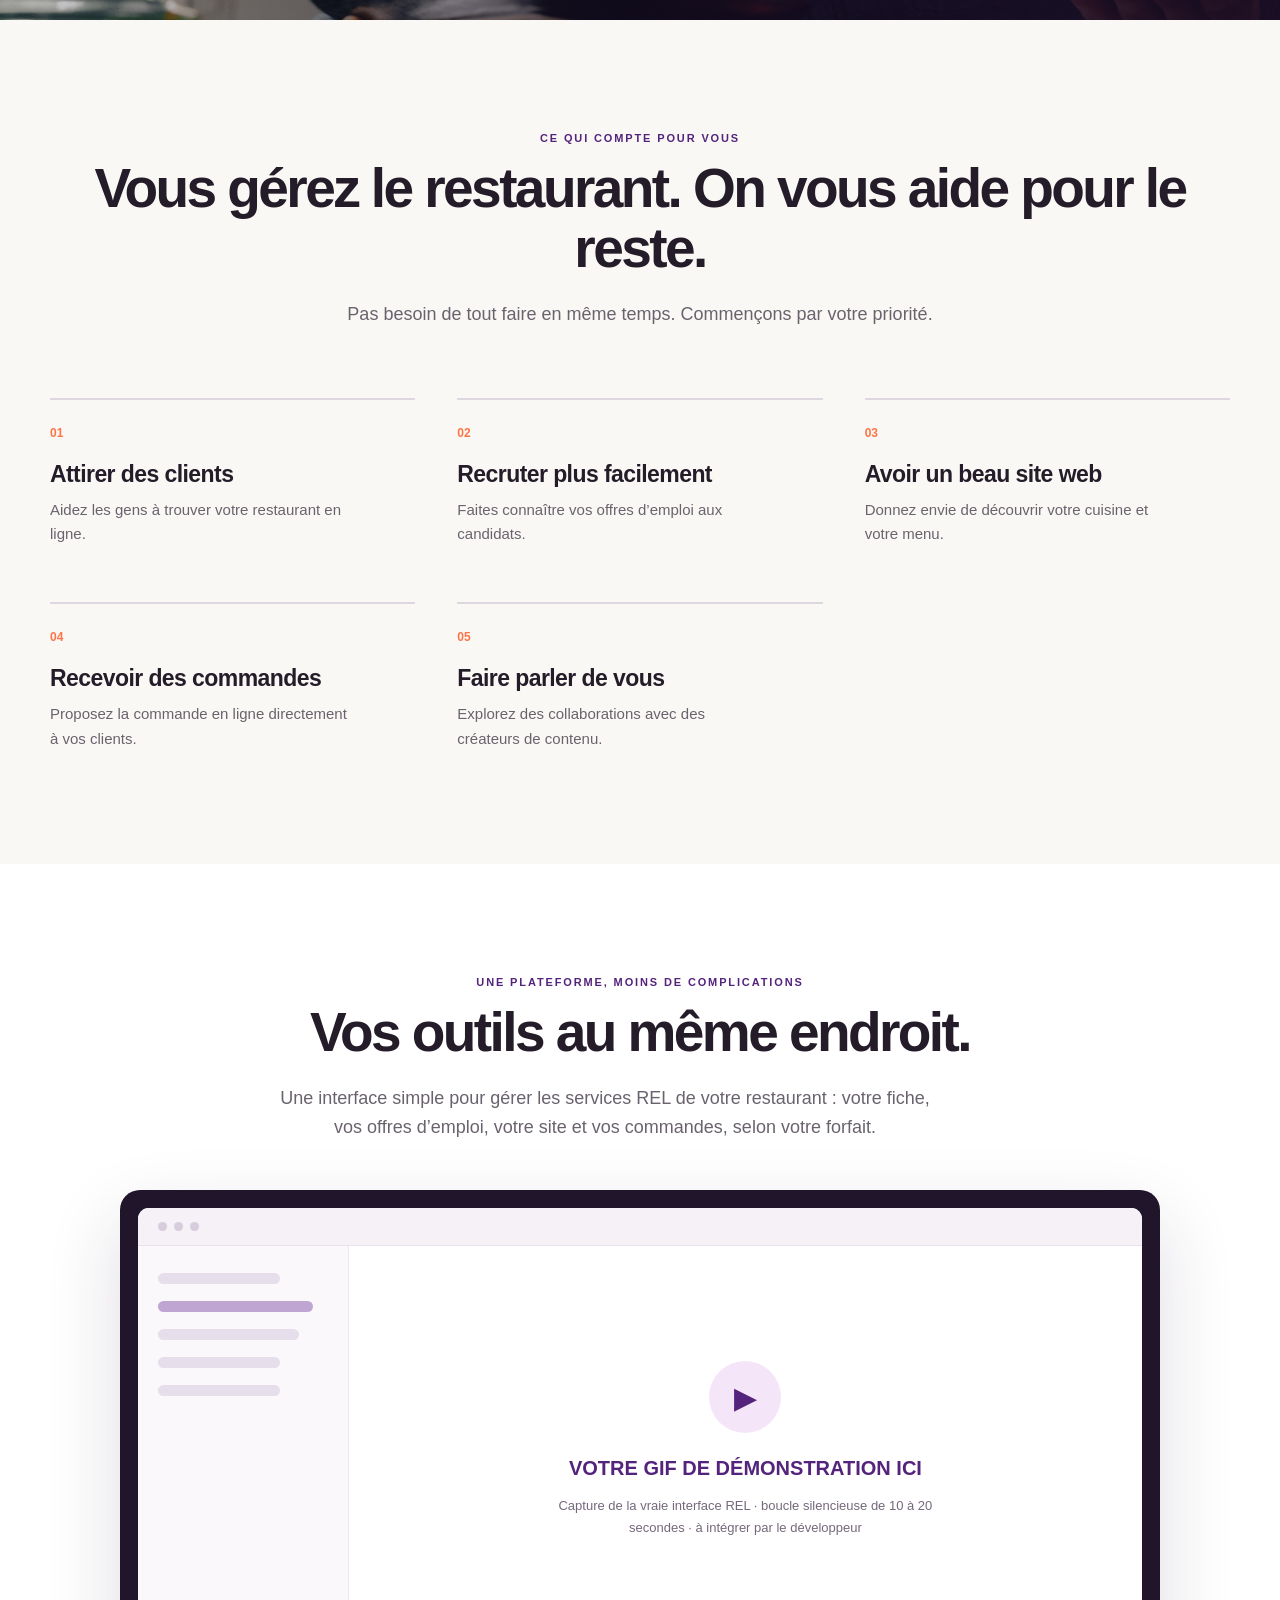
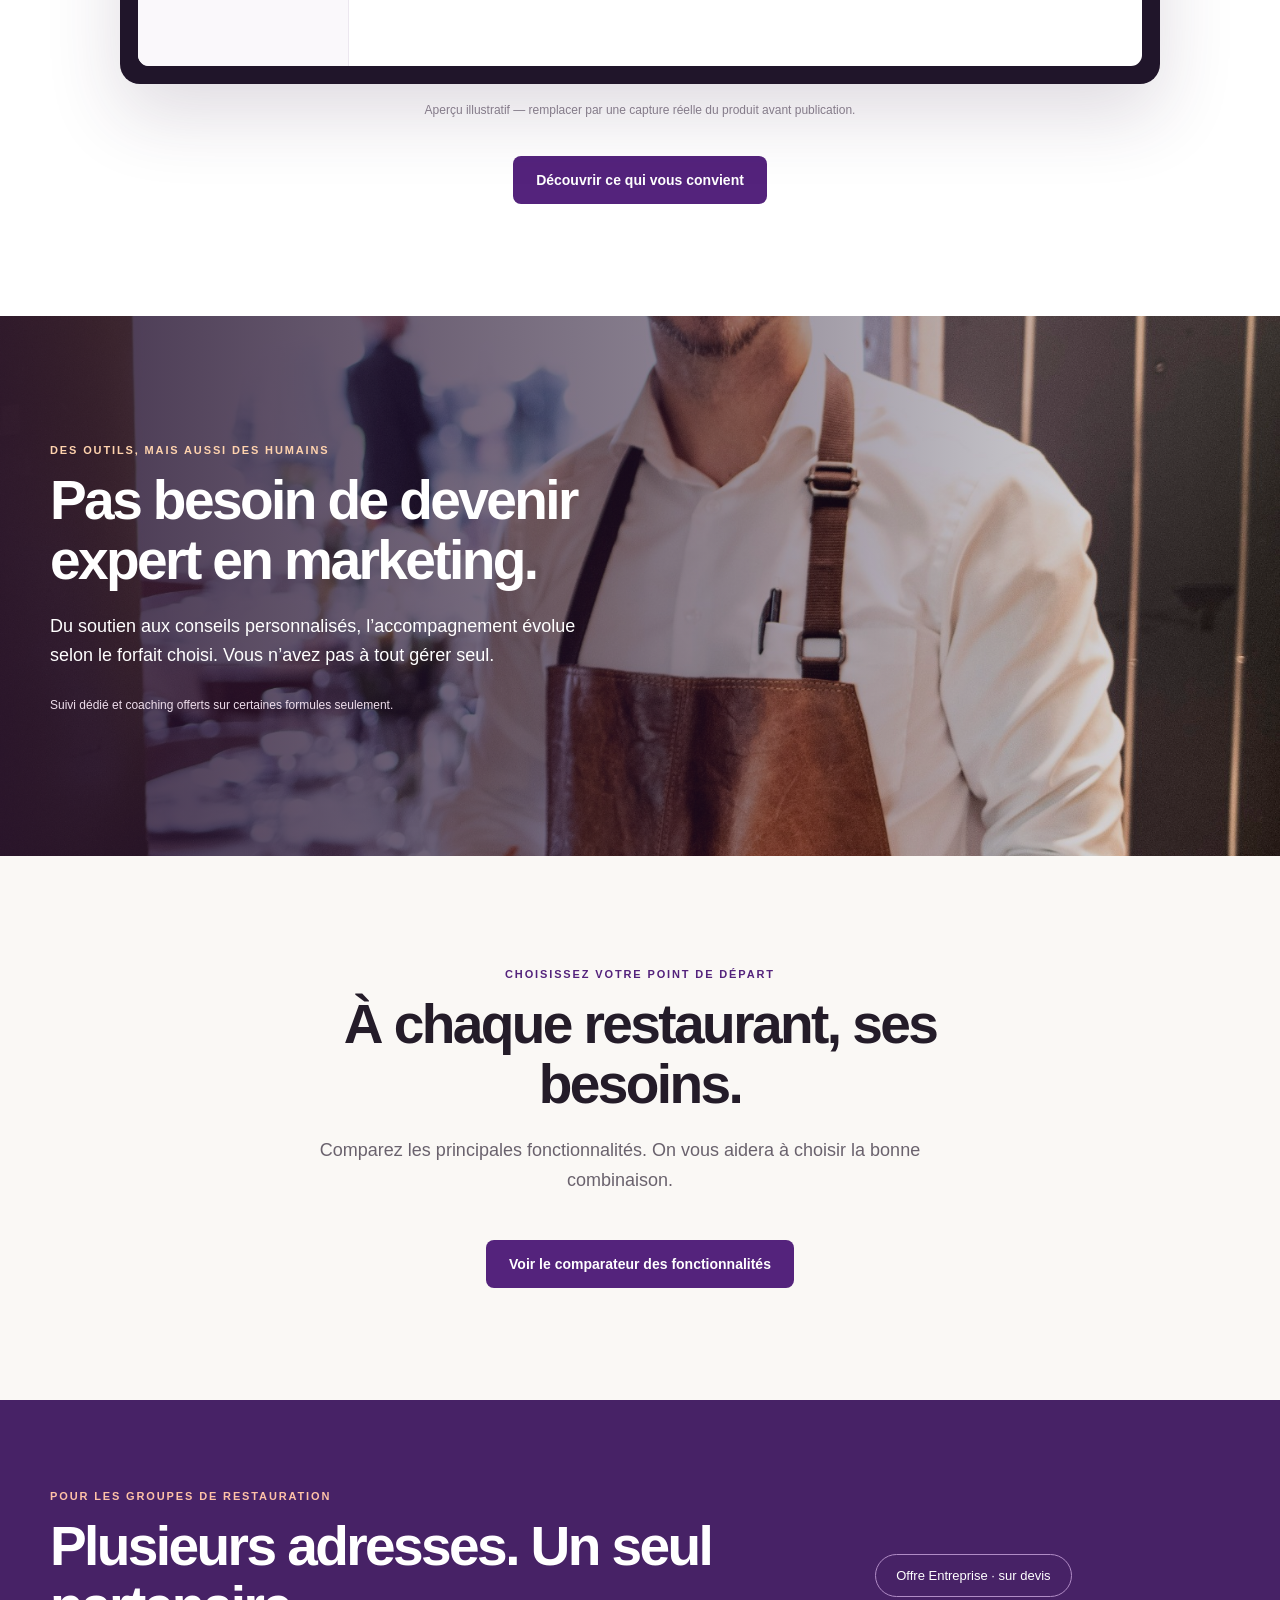
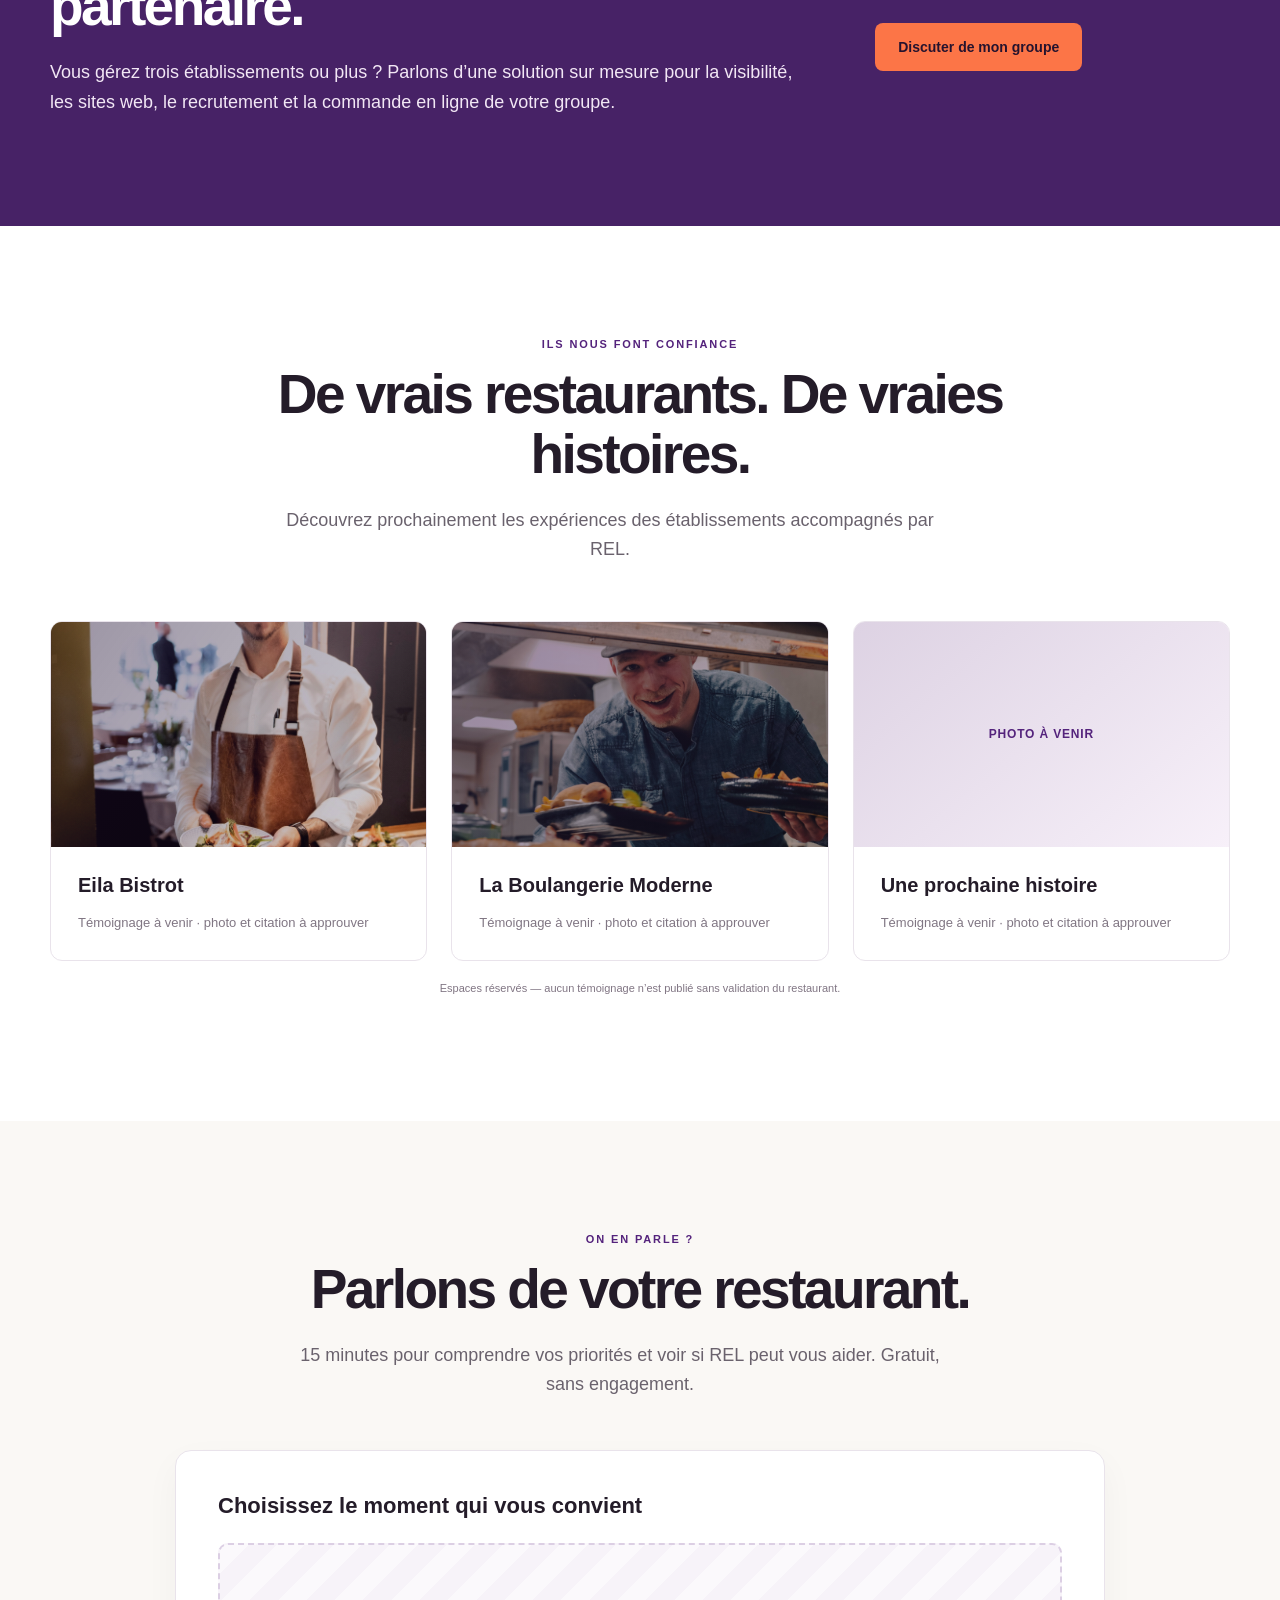
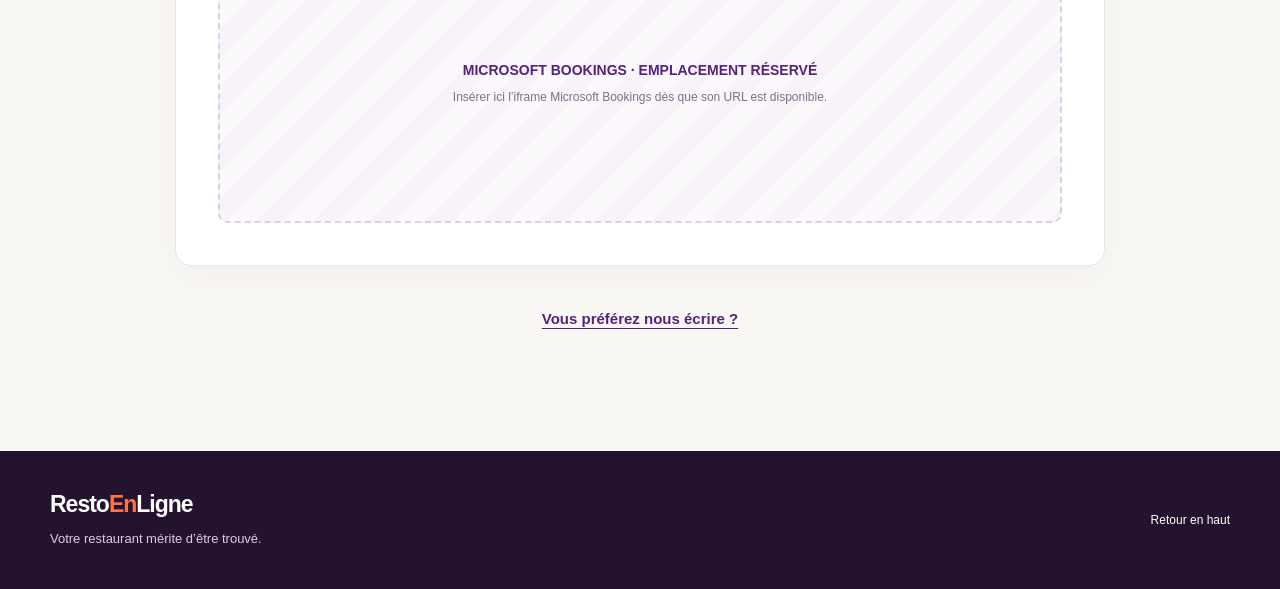
==== commit 41df428f: "Add files via upload V4 - REL Landing Page FR/EN - SEO/GEO Optimized" ====
--- a/index.html
+++ b/index.html
@@ -1,5 +1 @@
-<!doctype html><html lang="fr"><head><meta charset="utf-8"><meta name="viewport" content="width=device-width,initial-scale=1"><meta name="theme-color" content="#54237C"><title>RestoEnLigne | Plus de clients, plus de commandes. Un seul partenaire.</title><meta name="description" content="RestoEnLigne accompagne les restaurants du Québec : visibilité en ligne, recrutement, création de sites web et commandes en ligne. Solutions dès 29 $/mois. Planifiez un appel gratuit."><meta property="og:title" content="RestoEnLigne — Un seul partenaire pour votre restaurant"><meta property="og:description" content="Visibilité, recrutement, site web et commandes en ligne. Votre restaurant, notre priorité."><style>
-:root{--purple:#54237c;--deep:#25132e;--ink:#241c29;--muted:#6a626d;--orange:#fc7547;--cream:#faf8f5;--border:#e9e3eb}*{box-sizing:border-box}html{scroll-behavior:smooth}body{margin:0;color:var(--ink);background:white;font-family:Inter,-apple-system,BlinkMacSystemFont,'Segoe UI',Arial,sans-serif;-webkit-font-smoothing:antialiased}a{text-decoration:none;color:inherit}button,input,select{font:inherit}button{cursor:pointer}.container{width:min(1180px,calc(100% - 72px));margin:auto}.header{height:82px;background:#fff;display:flex;align-items:center;position:sticky;top:0;z-index:20;border-bottom:1px solid rgba(40,25,45,.06)}.nav{display:flex;align-items:center;justify-content:space-between;gap:26px;width:100%}.logo{font-size:23px;font-weight:850;letter-spacing:-1px;color:var(--purple)}.logo em{color:var(--orange);font-style:normal}.links{display:flex;align-items:center;gap:31px;color:#423744;font-size:13px;font-weight:650}.rightnav{display:flex;align-items:center;gap:16px}.lang{padding:8px 9px;background:none;border:0;font-weight:800}.btn{display:inline-flex;align-items:center;justify-content:center;border:0;border-radius:8px;background:var(--purple);padding:16px 23px;color:#fff;font-weight:750;font-size:14px;transition:transform .2s,background .2s}.btn:hover{transform:translateY(-2px);background:#3c175c}.btn.orange{background:var(--orange);color:#25132e}.btn.orange:hover{background:#ff9169}.btn.light{background:#fff;color:var(--purple)}.linktext{font-size:14px;font-weight:750;border-bottom:1px solid currentColor;padding-bottom:5px}.eyebrow{font-size:11px;font-weight:850;letter-spacing:.17em;text-transform:uppercase;color:var(--purple)}h1,h2,h3,p{margin-top:0}h1,h2{letter-spacing:-.047em}h1{font-size:clamp(48px,5.5vw,83px);line-height:1.04;margin:20px 0 26px;font-weight:850}h2{font-size:clamp(36px,4.3vw,59px);line-height:1.09;font-weight:820;margin:14px 0 22px}p{line-height:1.65}.section{padding:112px 0}.lead{font-size:18px;color:var(--muted);max-width:680px}.hero{height:min(780px,calc(100svh - 82px));min-height:670px;background-image:linear-gradient(90deg,rgba(23,9,30,.88) 0%,rgba(30,12,39,.74) 43%,rgba(22,12,27,.16) 100%),url('assets/hero-restaurateur.jpg');background-position:center,center 45%;background-size:cover;display:flex;align-items:center;color:#fff}.hero-inner{padding:72px 0;max-width:720px}.hero .eyebrow{color:#feb896}.hero h1 .accent{display:block;color:#ffa077}.hero-desc{font-size:20px;max-width:575px;color:#fff;line-height:1.55}.hero-actions{display:flex;gap:24px;align-items:center;flex-wrap:wrap;margin-top:34px}.hero .linktext{color:#fff}.subnote{margin-top:21px;font-size:13px;color:#f5e7f6}.stats{border-bottom:1px solid var(--border);background:#fff}.stats-grid{display:grid;grid-template-columns:repeat(3,1fr);gap:32px;padding:44px 0}.stat{border-right:1px solid var(--border);padding:0 28px}.stat:last-child{border:0}.stat strong{font-size:30px;color:var(--purple);font-weight:820;letter-spacing:-.045em}.stat span{display:block;color:#645969;font-size:13px;margin-top:5px}.smallsource{font-size:10px;text-align:center;color:#928995;padding-bottom:14px}.photo-break{min-height:590px;display:flex;align-items:center;color:white;background-image:linear-gradient(90deg,rgba(26,13,36,.84),rgba(23,10,35,.45),rgba(23,10,35,.08)),url('assets/cuisine-commandes.jpg');background-position:center; background-size:cover}.photo-break .content{max-width:570px}.photo-break .eyebrow,.human-photo .eyebrow{color:#ffd3ae}.photo-break p,.human-photo p{font-size:18px;color:#fff;max-width:540px}.photo-break h2,.human-photo h2{color:white}.center{text-align:center}.center .lead{margin:0 auto}.solutions{background:var(--cream)}.solution-grid{display:grid;grid-template-columns:repeat(3,1fr);column-gap:42px;row-gap:55px;margin-top:68px}.solution{border-top:2px solid #ded7e1;padding-top:23px}.solution .number{font-size:12px;color:var(--orange);font-weight:800}.solution h3{margin:20px 0 10px;font-size:23px;letter-spacing:-.025em}.solution p{font-size:15px;color:var(--muted);margin:0;max-width:300px}.solution:last-child{grid-column:2}.product{overflow:hidden}.product-top{max-width:750px;margin:0 auto 47px;text-align:center}.screen-shell{max-width:1040px;margin:auto;background:#20152a;border-radius:20px;padding:18px;box-shadow:0 30px 75px rgba(55,31,66,.16);position:relative}.screen-browser{background:#fff;border-radius:11px;overflow:hidden;min-height:420px}.screen-top{background:#f5f1f6;padding:14px 20px;display:flex;gap:7px;border-bottom:1px solid #e9e2ee}.dot{height:9px;width:9px;background:#d7cddd;border-radius:100%}.screen-body{height:420px;display:flex}.mock-sidebar{width:21%;background:#faf8fb;border-right:1px solid #ece7ef;padding:27px 20px}.mock-line{height:11px;background:#e7deeb;border-radius:6px;margin-bottom:17px;width:72%}.mock-line:nth-child(2){background:#bfa6d2;width:91%}.mock-line:nth-child(3){width:83%}.mock-main{width:79%;padding:40px 45px;display:flex;flex-direction:column;justify-content:center;align-items:center;text-align:center}.placeholder-mark{width:72px;height:72px;border-radius:50%;display:grid;place-items:center;background:#f5e5f9;color:var(--purple);font-size:30px;margin-bottom:24px}.mock-main b{font-size:20px;color:var(--purple);max-width:480px}.mock-main p{max-width:410px;color:#75687c;font-size:13px;margin-top:15px}.product-caption{color:#8d8591;text-align:center;font-size:12px;margin-top:17px}.product-cta{margin-top:35px;text-align:center}.human-photo{background-image:linear-gradient(90deg,rgba(37,16,48,.87),rgba(37,16,48,.55),rgba(37,16,48,.06)),url('assets/service-equipe.jpg');background-size:cover;background-position:center 42%;display:flex;align-items:center;min-height:540px}.human-photo .content{max-width:570px}.human-note{font-size:12px!important;color:#eeddeb!important;margin-top:25px}.compare{background:var(--cream)}.compare-head{max-width:720px;margin:auto;text-align:center}.compare .btn{margin-top:27px}.compare-details{margin-top:46px}.compare-details[hidden]{display:none}.table-wrap{overflow-x:auto;border-radius:12px;border:1px solid var(--border);background:#fff}.table-wrap table{border-collapse:collapse;min-width:930px;width:100%;font-size:12px}.table-wrap th,.table-wrap td{padding:19px 12px;text-align:center;border-bottom:1px solid #f0ecf1}.table-wrap th:first-child,.table-wrap td:first-child{text-align:left;padding-left:22px;min-width:195px;font-weight:700}.table-wrap th{background:#f4edf7;color:var(--purple)}.table-wrap th:nth-child(6),.table-wrap td:nth-child(6){background:#fcf5ff}.table-wrap tr:last-child td{border:0}.compare-note{font-size:12px;color:#766c77;line-height:1.6;margin-top:18px}.enterprise{background:#472266;color:#fff;padding:90px 0}.enterprise-grid{display:grid;grid-template-columns:1.5fr .7fr;gap:65px;align-items:center}.enterprise .eyebrow{color:#ffc2a7}.enterprise h2{color:white}.enterprise p{color:#f2e7f5;font-size:18px}.enterprise-tag{display:inline-block;border:1px solid #b18cc6;border-radius:50px;padding:13px 20px;font-size:13px;color:#fff;margin-bottom:26px}.stories-head{max-width:740px;margin:auto;text-align:center}.stories-grid{display:grid;grid-template-columns:repeat(3,1fr);gap:24px;margin-top:56px}.story{border:1px solid var(--border);border-radius:12px;overflow:hidden;background:white}.story-cover{height:225px;background:linear-gradient(140deg,#ddd2e3,#f7f0f9);position:relative;display:flex;align-items:center;justify-content:center;color:var(--purple);font-size:12px;font-weight:800;letter-spacing:.07em}.story-cover.background1{background:linear-gradient(125deg,rgba(38,15,55,.45),rgba(40,20,56,.2)),url('assets/service-recrutement.jpg') center/cover}.story-cover.background2{background:linear-gradient(125deg,rgba(38,15,55,.45),rgba(40,20,56,.2)),url('assets/cuisine-commandes.jpg') center/cover}.story-content{padding:27px}.story-content strong{font-size:20px}.story-content p{font-size:13px;color:#807683;margin-top:15px;margin-bottom:0}.stories-disclaimer{font-size:11px;color:#807583;text-align:center;margin-top:18px}.contact{background:var(--cream)}.contact-head{text-align:center;max-width:720px;margin:0 auto 50px}.booking{background:#fff;border:1px solid var(--border);border-radius:16px;max-width:930px;margin:auto;padding:42px;box-shadow:0 13px 35px rgba(60,35,60,.04)}.booking h3{font-size:22px;margin-bottom:10px}.booking-placeholder{margin-top:24px;min-height:280px;background:repeating-linear-gradient(135deg,#fbf9fc,#fbf9fc 20px,#f7f3f9 20px,#f7f3f9 40px);border:2px dashed #dccfe4;border-radius:10px;display:flex;flex-direction:column;align-items:center;justify-content:center;text-align:center;padding:25px;color:var(--purple);gap:12px}.booking-placeholder strong{font-size:14px}.booking-placeholder span{font-size:12px;color:#806e88}.form-wrap{max-width:740px;margin:32px auto 0;text-align:center}.form-wrap summary{cursor:pointer;font-size:15px;font-weight:780;color:var(--purple);padding:12px;list-style:none;text-decoration:underline;text-underline-offset:4px}.form-panel{text-align:left;margin-top:21px;background:#fff;border:1px solid var(--border);border-radius:12px;padding:34px}.form-panel h3{font-size:24px;margin:0 0 20px}.formgrid{display:grid;grid-template-columns:repeat(2,1fr);gap:20px}.formgrid label{font-size:12px;font-weight:750;display:flex;flex-direction:column;gap:8px}.formgrid input,.formgrid select{border:1px solid #dcd4df;border-radius:8px;padding:14px;background:white;min-width:0}.formgrid label.wide{grid-column:span 2}.form-panel button{margin-top:25px}.form-disclaimer{font-size:11px;color:#766b77;margin-top:18px}.footer{background:#24132e;color:#fff;padding:40px 0}.footer-inner{display:flex;justify-content:space-between;align-items:center;gap:22px}.footer .logo{color:#fff}.footer p{margin:10px 0 0;font-size:13px;color:#ddcce2}.footer a.top{font-size:12px}.skip{position:absolute;left:-9999px}.skip:focus{left:15px;top:5px;background:white;padding:14px;z-index:30}a:focus-visible,button:focus-visible,summary:focus-visible,input:focus-visible,select:focus-visible{outline:3px solid var(--orange);outline-offset:2px}@media(max-width:900px){.links{display:none}.solution-grid{grid-template-columns:repeat(2,1fr)}.solution:last-child{grid-column:auto}.enterprise-grid{grid-template-columns:1fr;gap:18px}.stories-grid{grid-template-columns:repeat(2,1fr)}.story:last-child{grid-column:span 2}.hero{min-height:700px;height:auto;background-position:center,58% center}.hero-inner{max-width:690px}}@media(max-width:600px){.container{width:calc(100% - 40px)}.header{height:70px}.rightnav .btn{font-size:11px;padding:12px 11px}.logo{font-size:19px}.hero{min-height:740px;background-image:linear-gradient(90deg,rgba(23,9,30,.9),rgba(30,12,39,.75)),url('assets/hero-restaurateur.jpg');background-position:center,55% center}.hero-inner{padding:55px 0}.hero h1{font-size:clamp(42px,11vw,58px)}.hero-desc{font-size:17px}.hero-actions{align-items:flex-start;gap:19px;flex-direction:column}.stats-grid{grid-template-columns:1fr;gap:22px;padding:34px 0}.stat{border-right:0;border-bottom:1px solid var(--border);padding:0 0 17px}.stat:last-child{border:0}.section{padding:78px 0}.solution-grid{grid-template-columns:1fr;margin-top:40px;row-gap:26px}.solution{padding-top:16px}.photo-break,.human-photo{min-height:580px}.screen-shell{border-radius:12px;padding:8px}.screen-body{height:290px}.screen-browser{min-height:290px}.mock-sidebar{width:19%;padding:20px 8px}.mock-main{padding:15px;width:81%}.mock-main b{font-size:14px}.mock-main p{font-size:11px}.placeholder-mark{height:45px;width:45px;font-size:21px;margin-bottom:15px}.stories-grid{grid-template-columns:1fr}.story:last-child{grid-column:auto}.booking{padding:23px}.formgrid{grid-template-columns:1fr}.formgrid label.wide{grid-column:auto}.form-panel{padding:23px}.footer-inner{align-items:flex-start;flex-direction:column}}
-</style><script type="application/ld+json" id="schema-data">{"@context":"https://schema.org","@type":"Organization","name":"RestoEnLigne","url":"https://restoenligne.com/","description":"Plateforme de visibilité, recrutement, création de sites web et commandes en ligne pour les restaurants au Québec."}</script></head><body><a href="#main" class="skip">Passer au contenu</a><header class="header"><nav class="container nav" aria-label="Navigation principale"><a href="#top" class="logo" aria-label="RestoEnLigne">Resto<em>En</em>Ligne</a><div class="links"><a href="#solutions" data-t="nav_solutions"></a><a href="#plateforme" data-t="nav_platform"></a><a href="#compare" data-t="nav_compare"></a><a href="#temoignages" data-t="nav_stories"></a></div><div class="rightnav"><button id="lang-switch" class="lang" aria-label="Change language">EN</button><a href="#contact" class="btn" data-t="nav_cta"></a></div></nav></header><main id="main"><section id="top" class="hero"><div class="container"><div class="hero-inner"><div class="eyebrow" data-t="eyebrow"></div><h1><span data-t="hero_title"></span><span class="accent" data-t="hero_emphasis"></span></h1><p class="hero-desc" data-t="hero_desc"></p><div class="hero-actions"><a href="#contact" class="btn orange" data-t="hero_cta"></a><a href="#solutions" class="linktext" data-t="hero_subcta"></a></div><p class="subnote"><span data-t="hero_duration"></span> &nbsp;·&nbsp; <span data-t="from_price"></span></p></div></div></section><div class="stats"><div class="container stats-grid"><div class="stat"><strong data-t="proof_1_num"></strong><span data-t="proof_1_label"></span></div><div class="stat"><strong data-t="proof_2_num"></strong><span data-t="proof_2_label"></span></div><div class="stat"><strong data-t="proof_3_num"></strong><span data-t="proof_3_label"></span></div></div><div class="smallsource" data-t="proof_source"></div></div><section class="photo-break"><div class="container"><div class="content"><div class="eyebrow" data-t="problem_eyebrow"></div><h2 data-t="problem_title"></h2><p data-t="problem_desc"></p><a href="#contact" class="btn light" data-t="problem_cta"></a></div></div></section><section class="section solutions" id="solutions"><div class="container"><div class="center"><div class="eyebrow" data-t="solutions_eyebrow"></div><h2 data-t="solutions_title"></h2><p class="lead" data-t="solutions_desc"></p></div><div class="solution-grid"><article class="solution"><span class="number">01</span><h3 data-t="sol1"></h3><p data-t="sol1d"></p></article><article class="solution"><span class="number">02</span><h3 data-t="sol2"></h3><p data-t="sol2d"></p></article><article class="solution"><span class="number">03</span><h3 data-t="sol3"></h3><p data-t="sol3d"></p></article><article class="solution"><span class="number">04</span><h3 data-t="sol4"></h3><p data-t="sol4d"></p></article><article class="solution"><span class="number">05</span><h3 data-t="sol5"></h3><p data-t="sol5d"></p></article></div></div></section><section class="section product" id="plateforme"><div class="container"><div class="product-top"><div class="eyebrow" data-t="product_eyebrow"></div><h2 data-t="product_title"></h2><p class="lead" data-t="product_desc"></p></div><div class="screen-shell"><div class="screen-browser"><div class="screen-top"><span class="dot"></span><span class="dot"></span><span class="dot"></span></div><div class="screen-body"><div class="mock-sidebar" aria-hidden="true"><div class="mock-line"></div><div class="mock-line"></div><div class="mock-line"></div><div class="mock-line"></div><div class="mock-line"></div></div><div class="mock-main" id="gif-holder"><div class="placeholder-mark" aria-hidden="true">▶</div><b data-t="product_placeholder"></b><p data-t="product_placeholder_sub"></p></div></div></div></div><p class="product-caption" data-t="product_caption"></p><div class="product-cta"><a class="btn" href="#contact" data-t="product_cta"></a></div></div></section><section class="human-photo"><div class="container"><div class="content"><div class="eyebrow" data-t="photo_eyebrow"></div><h2 data-t="photo_title"></h2><p data-t="photo_desc"></p><p class="human-note" data-t="photo_note"></p></div></div></section><section class="section compare" id="compare"><div class="container"><div class="compare-head"><div class="eyebrow" data-t="compare_eyebrow"></div><h2 data-t="compare_title"></h2><p class="lead" data-t="compare_desc"></p><button class="btn" id="compare-trigger" aria-expanded="false" aria-controls="compare-details" data-t="compare_toggle_show"></button></div><div class="compare-details" id="compare-details" hidden><div class="table-wrap"><table><thead><tr><th data-t="compare_feature"></th><th data-t="plan0"></th><th data-t="plan1"></th><th data-t="plan2"></th><th data-t="plan3"></th><th data-t="plan4"></th><th data-t="plan5"></th></tr></thead><tbody id="tablebody"></tbody></table></div><p class="compare-note" data-t="compare_note"></p><p class="center"><a href="#contact" class="linktext" data-t="compare_cta"></a></p></div></div></section><section class="enterprise"><div class="container enterprise-grid"><div><div class="eyebrow" data-t="enterprise_eyebrow"></div><h2 data-t="enterprise_title"></h2><p data-t="enterprise_desc"></p></div><div><div class="enterprise-tag" data-t="enterprise_note"></div><div><a class="btn orange" href="#contact" data-t="enterprise_cta"></a></div></div></div></section><section class="section" id="temoignages"><div class="container"><div class="stories-head"><div class="eyebrow" data-t="stories_eyebrow"></div><h2 data-t="stories_title"></h2><p class="lead" data-t="stories_desc"></p></div><div class="stories-grid"><article class="story"><div class="story-cover background1" aria-hidden="true"></div><div class="story-content"><strong data-t="story1"></strong><p data-t="story_placeholder"></p></div></article><article class="story"><div class="story-cover background2" aria-hidden="true"></div><div class="story-content"><strong data-t="story2"></strong><p data-t="story_placeholder"></p></div></article><article class="story"><div class="story-cover" aria-hidden="true">PHOTO À VENIR</div><div class="story-content"><strong data-t="story3"></strong><p data-t="story_placeholder"></p></div></article></div><p class="stories-disclaimer" data-t="story_warning"></p></div></section><section class="section contact" id="contact"><div class="container"><div class="contact-head"><div class="eyebrow" data-t="contact_eyebrow"></div><h2 data-t="contact_title"></h2><p class="lead" data-t="contact_desc"></p></div><div class="booking"><h3 data-t="booking_title"></h3><div class="booking-placeholder" id="bookings-embed"><strong data-t="booking_placeholder"></strong><span data-t="booking_desc"></span></div></div><details class="form-wrap"><summary data-t="form_toggle"></summary><div class="form-panel"><h3 data-t="form_title"></h3><form id="contact-form"><div class="formgrid"><label><span data-t="firstname"></span><input type="text" name="first_name" required autocomplete="given-name"></label><label><span data-t="email"></span><input type="email" name="email" required autocomplete="email"></label><label><span data-t="restaurant"></span><input name="restaurant" type="text" required autocomplete="organization"></label><label><span data-t="needs"></span><select id="needs" name="needs" required></select></label><label class="wide"><span data-t="locations"></span><select id="locations" name="locations"></select></label></div><button class="btn" type="submit" data-t="submit"></button><p class="form-disclaimer" data-t="privacy_notice"></p></form></div></details></div></section></main><footer class="footer"><div class="container footer-inner"><div><a href="#top" class="logo">Resto<em>En</em>Ligne</a><p data-t="footer"></p></div><a href="#top" class="top" data-t="back"></a></div></footer><script type="application/ld+json" id="web-schema">{"@context":"https://schema.org","@type":"WebPage","name":"RestoEnLigne – Solutions pour restaurateurs","inLanguage":["fr-CA","en-CA"],"about":{"@type":"Thing","name":"Services numériques pour restaurants au Québec"}}</script><script>
-const copy={"fr":{"nav_solutions":"Solutions","nav_platform":"La plateforme","nav_compare":"Comparer","nav_stories":"Ils nous font confiance","nav_cta":"Planifier un appel","eyebrow":"RESTOENLIGNE · À VOS CÔTÉS","hero_title":"Plus de clients. Plus de commandes.","hero_emphasis":"Un seul partenaire.","hero_desc":"Vous faites vivre votre restaurant. On vous aide à le faire connaître, à recruter et à développer vos ventes — simplement.","hero_cta":"Parlons de votre restaurant","hero_subcta":"Découvrir les solutions","hero_duration":"Appel découverte gratuit · 15 minutes","from_price":"Des solutions à partir de 29 $/mois","proof_1_num":"26 000+","proof_1_label":"restaurants répertoriés","proof_2_num":"6 000+","proof_2_label":"visiteurs québécois par jour","proof_3_num":"Depuis 2003","proof_3_label":"au service des restaurateurs","proof_source":"Données institutionnelles REL · chiffres à confirmer avant publication","problem_eyebrow":"ON CONNAÎT VOTRE QUOTIDIEN","problem_title":"Vous avez déjà assez de choses à gérer.","problem_desc":"La cuisine, le service, les équipes, les fournisseurs… Votre présence en ligne ne devrait pas être un casse-tête.","problem_cta":"Voyons comment vous aider","solutions_eyebrow":"CE QUI COMPTE POUR VOUS","solutions_title":"Vous gérez le restaurant. On vous aide pour le reste.","solutions_desc":"Pas besoin de tout faire en même temps. Commençons par votre priorité.","sol1":"Attirer des clients","sol1d":"Aidez les gens à trouver votre restaurant en ligne.","sol2":"Recruter plus facilement","sol2d":"Faites connaître vos offres d’emploi aux candidats.","sol3":"Avoir un beau site web","sol3d":"Donnez envie de découvrir votre cuisine et votre menu.","sol4":"Recevoir des commandes","sol4d":"Proposez la commande en ligne directement à vos clients.","sol5":"Faire parler de vous","sol5d":"Explorez des collaborations avec des créateurs de contenu.","sol5n":"Selon les services disponibles","product_eyebrow":"UNE PLATEFORME, MOINS DE COMPLICATIONS","product_title":"Vos outils au même endroit.","product_desc":"Une interface simple pour gérer les services REL de votre restaurant : votre fiche, vos offres d’emploi, votre site et vos commandes, selon votre forfait.","product_placeholder":"VOTRE GIF DE DÉMONSTRATION ICI","product_placeholder_sub":"Capture de la vraie interface REL · boucle silencieuse de 10 à 20 secondes · à intégrer par le développeur","product_caption":"Aperçu illustratif — remplacer par une capture réelle du produit avant publication.","product_cta":"Découvrir ce qui vous convient","photo_eyebrow":"DES OUTILS, MAIS AUSSI DES HUMAINS","photo_title":"Pas besoin de devenir expert en marketing.","photo_desc":"Du soutien aux conseils personnalisés, l’accompagnement évolue selon le forfait choisi. Vous n’avez pas à tout gérer seul.","photo_note":"Suivi dédié et coaching offerts sur certaines formules seulement.","compare_eyebrow":"CHOISISSEZ VOTRE POINT DE DÉPART","compare_title":"À chaque restaurant, ses besoins.","compare_desc":"Comparez les principales fonctionnalités. On vous aidera à choisir la bonne combinaison.","compare_toggle_show":"Voir le comparateur des fonctionnalités","compare_toggle_hide":"Masquer le comparateur","compare_feature":"Fonctionnalités","plan0":"Spotlight","plan1":"Essentiel","plan2":"Visibilité","plan3":"Performance","plan4":"Tout-en-un","plan5":"Entreprise","tailored":"Sur mesure","included":"Inclus","unavailable":"—","annual":"Selon l’offre annuelle","f0":"Fiche sur RestoEnLigne","f1":"Visibilité sur le web","f2":"Publication d’offres d’emploi","f3":"Site web personnalisé","f4":"Pages promotionnelles","f5":"Commandes en ligne","f6":"Support chat et courriel","f7":"Accompagnement personnalisé","jobs_basic":"Inclus","jobs_plus":"Illimité et mis en avant","academy":"REL Academy","qcheck":"Suivi trimestriel","fullcare":"Suivi mensuel + coaching","compare_note":"Des frais de service de 10 % s’appliquent aux commandes en ligne. Le contenu et les modalités exactes sont confirmés lors de l’échange.","compare_cta":"Trouver la bonne formule","enterprise_eyebrow":"POUR LES GROUPES DE RESTAURATION","enterprise_title":"Plusieurs adresses. Un seul partenaire.","enterprise_desc":"Vous gérez trois établissements ou plus ? Parlons d’une solution sur mesure pour la visibilité, les sites web, le recrutement et la commande en ligne de votre groupe.","enterprise_cta":"Discuter de mon groupe","enterprise_note":"Offre Entreprise · sur devis","stories_eyebrow":"ILS NOUS FONT CONFIANCE","stories_title":"De vrais restaurants. De vraies histoires.","stories_desc":"Découvrez prochainement les expériences des établissements accompagnés par REL.","story1":"Eila Bistrot","story2":"La Boulangerie Moderne","story3":"Une prochaine histoire","story_placeholder":"Témoignage à venir · photo et citation à approuver","story_warning":"Espaces réservés — aucun témoignage n’est publié sans validation du restaurant.","contact_eyebrow":"ON EN PARLE ?","contact_title":"Parlons de votre restaurant.","contact_desc":"15 minutes pour comprendre vos priorités et voir si REL peut vous aider. Gratuit, sans engagement.","booking_title":"Choisissez le moment qui vous convient","booking_placeholder":"MICROSOFT BOOKINGS · EMPLACEMENT RÉSERVÉ","booking_desc":"Insérer ici l’iframe Microsoft Bookings dès que son URL est disponible.","form_toggle":"Vous préférez nous écrire ?","form_title":"Dites-nous ce dont vous avez besoin","firstname":"Prénom","email":"Courriel","restaurant":"Nom du restaurant","needs":"Votre priorité","needs_default":"Sélectionnez une priorité","need1":"Attirer plus de clients","need2":"Me faire trouver sur le web / site","need3":"Recruter","need4":"Développer les commandes","need5":"Influenceurs / visibilité locale","need6":"Plusieurs besoins / Je ne sais pas encore","locations":"Nombre d’établissements (facultatif)","loc1":"1","loc2":"2","loc3":"3 à 5","loc4":"6 ou plus","submit":"Envoyer ma demande","privacy_notice":"En envoyant ce formulaire, vous acceptez d’être contacté au sujet de votre demande.","form_dev":"Démo : formulaire à connecter à Zoho Forms ou CRM avant publication.","footer":"Votre restaurant mérite d’être trouvé.","back":"Retour en haut","lang":"EN"},"en":{"nav_solutions":"Solutions","nav_platform":"The platform","nav_compare":"Compare","nav_stories":"Customer stories","nav_cta":"Book a call","eyebrow":"RESTOENLIGNE · BY YOUR SIDE","hero_title":"More customers. More orders.","hero_emphasis":"One partner.","hero_desc":"You bring your restaurant to life. We help people find it, help you hire and support your sales — without the complexity.","hero_cta":"Let’s talk about your restaurant","hero_subcta":"Explore our solutions","hero_duration":"Free discovery call · 15 minutes","from_price":"Solutions from $29/month","proof_1_num":"26,000+","proof_1_label":"listed restaurants","proof_2_num":"6,000+","proof_2_label":"Québec visitors per day","proof_3_num":"Since 2003","proof_3_label":"supporting restaurants","proof_source":"REL institutional figures · verify before publishing","problem_eyebrow":"WE KNOW YOUR DAY-TO-DAY","problem_title":"You already have enough on your plate.","problem_desc":"Kitchen, service, teams, suppliers… Your online presence shouldn’t be another headache.","problem_cta":"Let’s see how we can help","solutions_eyebrow":"WHAT MATTERS TO YOU","solutions_title":"You run the restaurant. We help with the rest.","solutions_desc":"You don’t need to do everything at once. Let’s start with your top priority.","sol1":"Attract more customers","sol1d":"Help customers find your restaurant online.","sol2":"Make hiring easier","sol2d":"Get your job openings in front of candidates.","sol3":"Build a great website","sol3d":"Showcase your menu, food and restaurant.","sol4":"Take online orders","sol4d":"Let customers order directly from your restaurant.","sol5":"Get people talking","sol5d":"Explore collaborations with local creators.","sol5n":"Subject to service availability","product_eyebrow":"ONE PLATFORM, LESS COMPLEXITY","product_title":"Your tools in one place.","product_desc":"A simple interface for managing your restaurant’s REL services: listing, jobs, website and orders, based on your plan.","product_placeholder":"YOUR PRODUCT DEMO GIF GOES HERE","product_placeholder_sub":"Real REL product walkthrough · silent 10–20 second loop · developer to embed","product_caption":"Illustrative preview — replace with actual product footage before launch.","product_cta":"Find the right fit","photo_eyebrow":"TOOLS, WITH PEOPLE BEHIND THEM","photo_title":"You don’t have to become a marketing expert.","photo_desc":"From support to personalized advice, the level of guidance depends on the plan you choose. You don’t have to figure everything out alone.","photo_note":"Dedicated account management and coaching are available with select plans.","compare_eyebrow":"FIND YOUR STARTING POINT","compare_title":"Every restaurant has different needs.","compare_desc":"Compare the core features. We’ll help you find the right combination.","compare_toggle_show":"See feature comparison","compare_toggle_hide":"Hide feature comparison","compare_feature":"Features","plan0":"Spotlight","plan1":"Essential","plan2":"Visibility","plan3":"Performance","plan4":"All-in-One","plan5":"Enterprise","tailored":"Custom","included":"Included","unavailable":"—","annual":"Based on annual plan","f0":"RestoEnLigne listing","f1":"Online visibility","f2":"Job postings","f3":"Custom website","f4":"Promotional landing pages","f5":"Online ordering","f6":"Chat and email support","f7":"Personalized guidance","jobs_basic":"Included","jobs_plus":"Unlimited and promoted","academy":"REL Academy","qcheck":"Quarterly check-in","fullcare":"Monthly check-ins + coaching","compare_note":"A 10% service fee applies to online orders. Exact services and terms are confirmed during your call.","compare_cta":"Find my plan","enterprise_eyebrow":"FOR RESTAURANT GROUPS","enterprise_title":"Multiple locations. One partner.","enterprise_desc":"Managing three or more locations? Let’s build a tailored solution for your group’s visibility, websites, hiring and online ordering.","enterprise_cta":"Discuss my group","enterprise_note":"Enterprise plan · custom quote","stories_eyebrow":"RESTAURANTS WORKING WITH US","stories_title":"Real restaurants. Real stories.","stories_desc":"Discover the experiences of restaurants working with REL soon.","story1":"Eila Bistrot","story2":"La Boulangerie Moderne","story3":"A story coming soon","story_placeholder":"Story coming soon · photo and quote require approval","story_warning":"Placeholders only — no testimonial will be published without approval.","contact_eyebrow":"LET’S TALK","contact_title":"Let’s talk about your restaurant.","contact_desc":"15 minutes to understand your priorities and see whether REL can help. Free, no obligation.","booking_title":"Pick a time that works for you","booking_placeholder":"MICROSOFT BOOKINGS · PLACEHOLDER","booking_desc":"Add the Microsoft Bookings iframe here when the embed URL is available.","form_toggle":"Prefer to write to us?","form_title":"Tell us what you need","firstname":"First name","email":"Email","restaurant":"Restaurant name","needs":"Your priority","needs_default":"Select a priority","need1":"Attract more customers","need2":"Online visibility / website","need3":"Hiring","need4":"Increase online orders","need5":"Creators / local visibility","need6":"Several needs / Not sure yet","locations":"Number of locations (optional)","loc1":"1","loc2":"2","loc3":"3 to 5","loc4":"6 or more","submit":"Send my request","privacy_notice":"By submitting this form, you agree to be contacted about your inquiry.","form_dev":"Demo: connect this form to Zoho Forms or your CRM before launch.","footer":"Your restaurant deserves to be found.","back":"Back to top","lang":"FR"}};const matrix=[['f0',['✓','✓','✓','✓','✓','custom']],['f1',['—','✓','✓','—','✓','custom']],['f2',['—','basic','plus','—','plus','custom']],['f3',['—','—','✓','—','✓','custom']],['f4',['—','—','—','—','✓','custom']],['f5',['—','—','—','✓','✓','custom']],['f6',['—','✓','✓','—','✓','custom']],['f7',['—','academy','qcheck','—','fullcare','custom']]];let lang='fr';const $=s=>document.querySelector(s);const t=k=>copy[lang][k]||k;const esc=s=>String(s).replace(/[&<>"']/g,c=>({'&':'&amp;','<':'&lt;','>':'&gt;','"':'&quot;',"'":'&#39;'}[c]));function render(){document.documentElement.lang=lang==='fr'?'fr-CA':'en-CA';document.title=lang==='fr'?'RestoEnLigne | Plus de clients, plus de commandes. Un seul partenaire.':'RestoEnLigne | More customers, more orders. One partner.';document.querySelector('meta[name="description"]').setAttribute('content',lang==='fr'?'RestoEnLigne accompagne les restaurateurs du Québec : visibilité en ligne, recrutement, création de site web et commandes en ligne. Appelez-nous gratuitement pendant 15 minutes.':'RestoEnLigne helps Québec restaurants improve online visibility, hiring, websites and online ordering. Book a free 15-minute discovery call.');document.querySelectorAll('[data-t]').forEach(el=>el.textContent=t(el.dataset.t));$('#lang-switch').textContent=t('lang');$('#compare-trigger').textContent=t($('#compare-details').hidden?'compare_toggle_show':'compare_toggle_hide');$('#tablebody').innerHTML=matrix.map(([k,vals])=>'<tr><td>'+esc(t(k))+'</td>'+vals.map((v)=>'<td>'+esc(({custom:t('tailored'),basic:t('jobs_basic'),plus:t('jobs_plus'),academy:t('academy'),qcheck:t('qcheck'),fullcare:t('fullcare')})[v]||v)+'</td>').join('')+'</tr>').join('');$('#needs').innerHTML='<option value="">'+esc(t('needs_default'))+'</option>'+[1,2,3,4,5,6].map(n=>'<option value="need'+n+'">'+esc(t('need'+n))+'</option>').join('');$('#locations').innerHTML='<option value="">—</option>'+[1,2,3,4].map(n=>'<option value="loc'+n+'">'+esc(t('loc'+n))+'</option>').join('')}$('#lang-switch').addEventListener('click',()=>{lang=lang==='fr'?'en':'fr';render()});$('#compare-trigger').addEventListener('click',()=>{let d=$('#compare-details');d.hidden=!d.hidden;$('#compare-trigger').setAttribute('aria-expanded',String(!d.hidden));$('#compare-trigger').textContent=t(d.hidden?'compare_toggle_show':'compare_toggle_hide')});$('#contact-form').addEventListener('submit',e=>{e.preventDefault();alert(t('form_dev'))});render();
-</script></body></html>+<!doctype html><html lang="fr-CA"><head><meta charset="utf-8"><meta name="robots" content="noindex"><meta http-equiv="refresh" content="0;url=fr/"><title>RestoEnLigne</title></head><body><p><a href="fr/">Français</a> · <a href="en/">English</a></p></body></html>
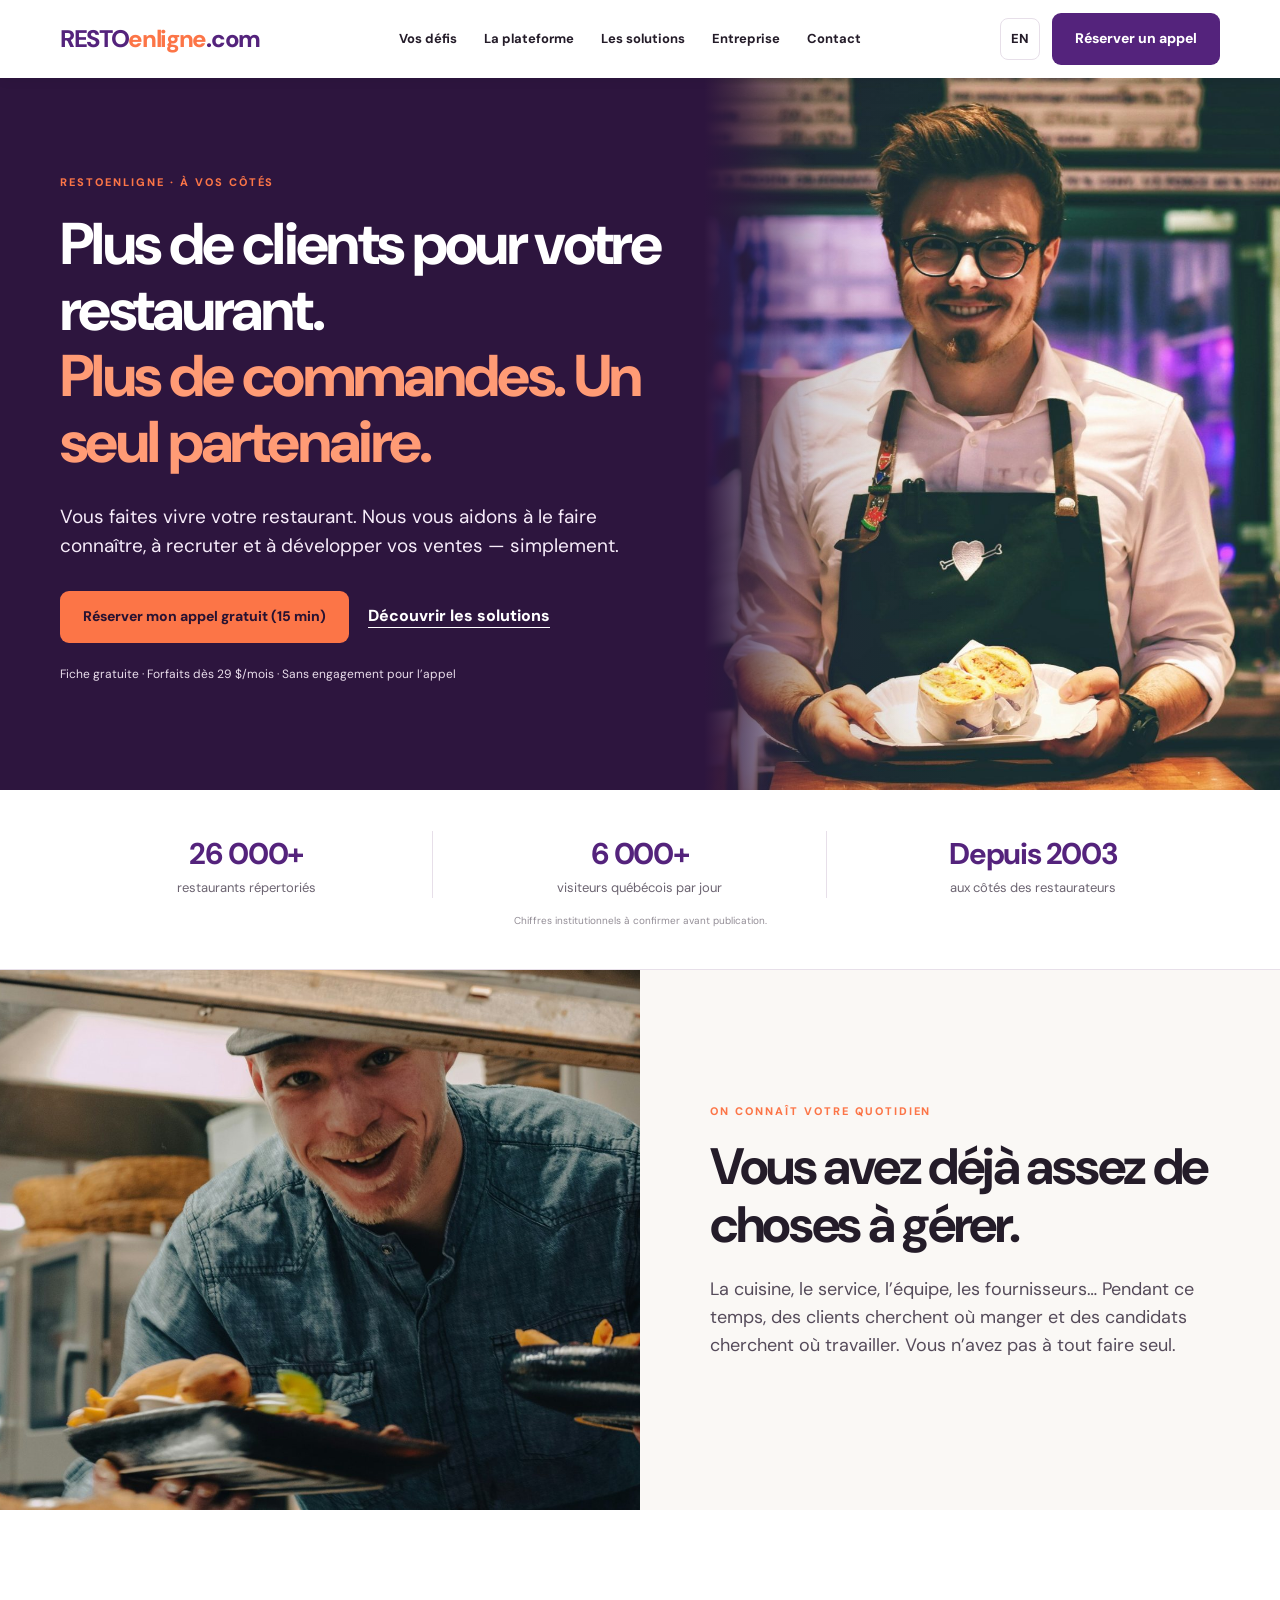
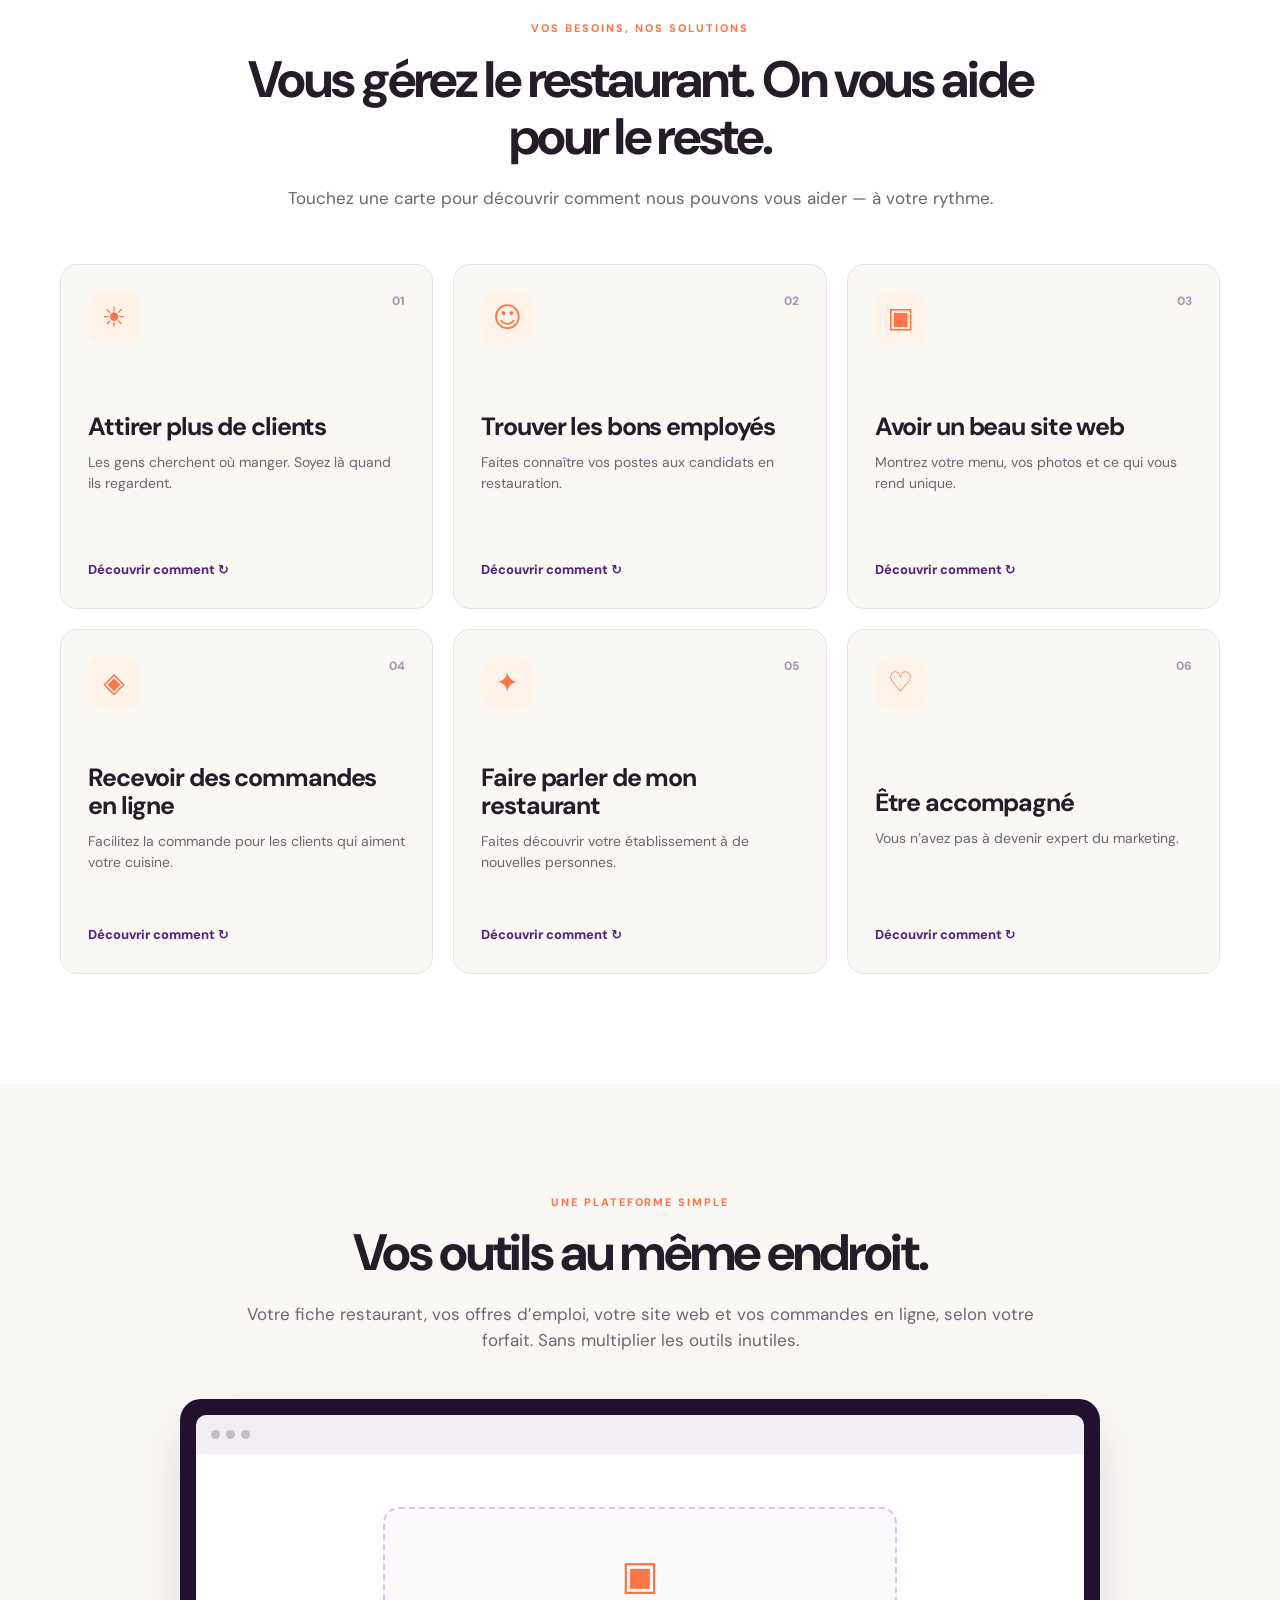
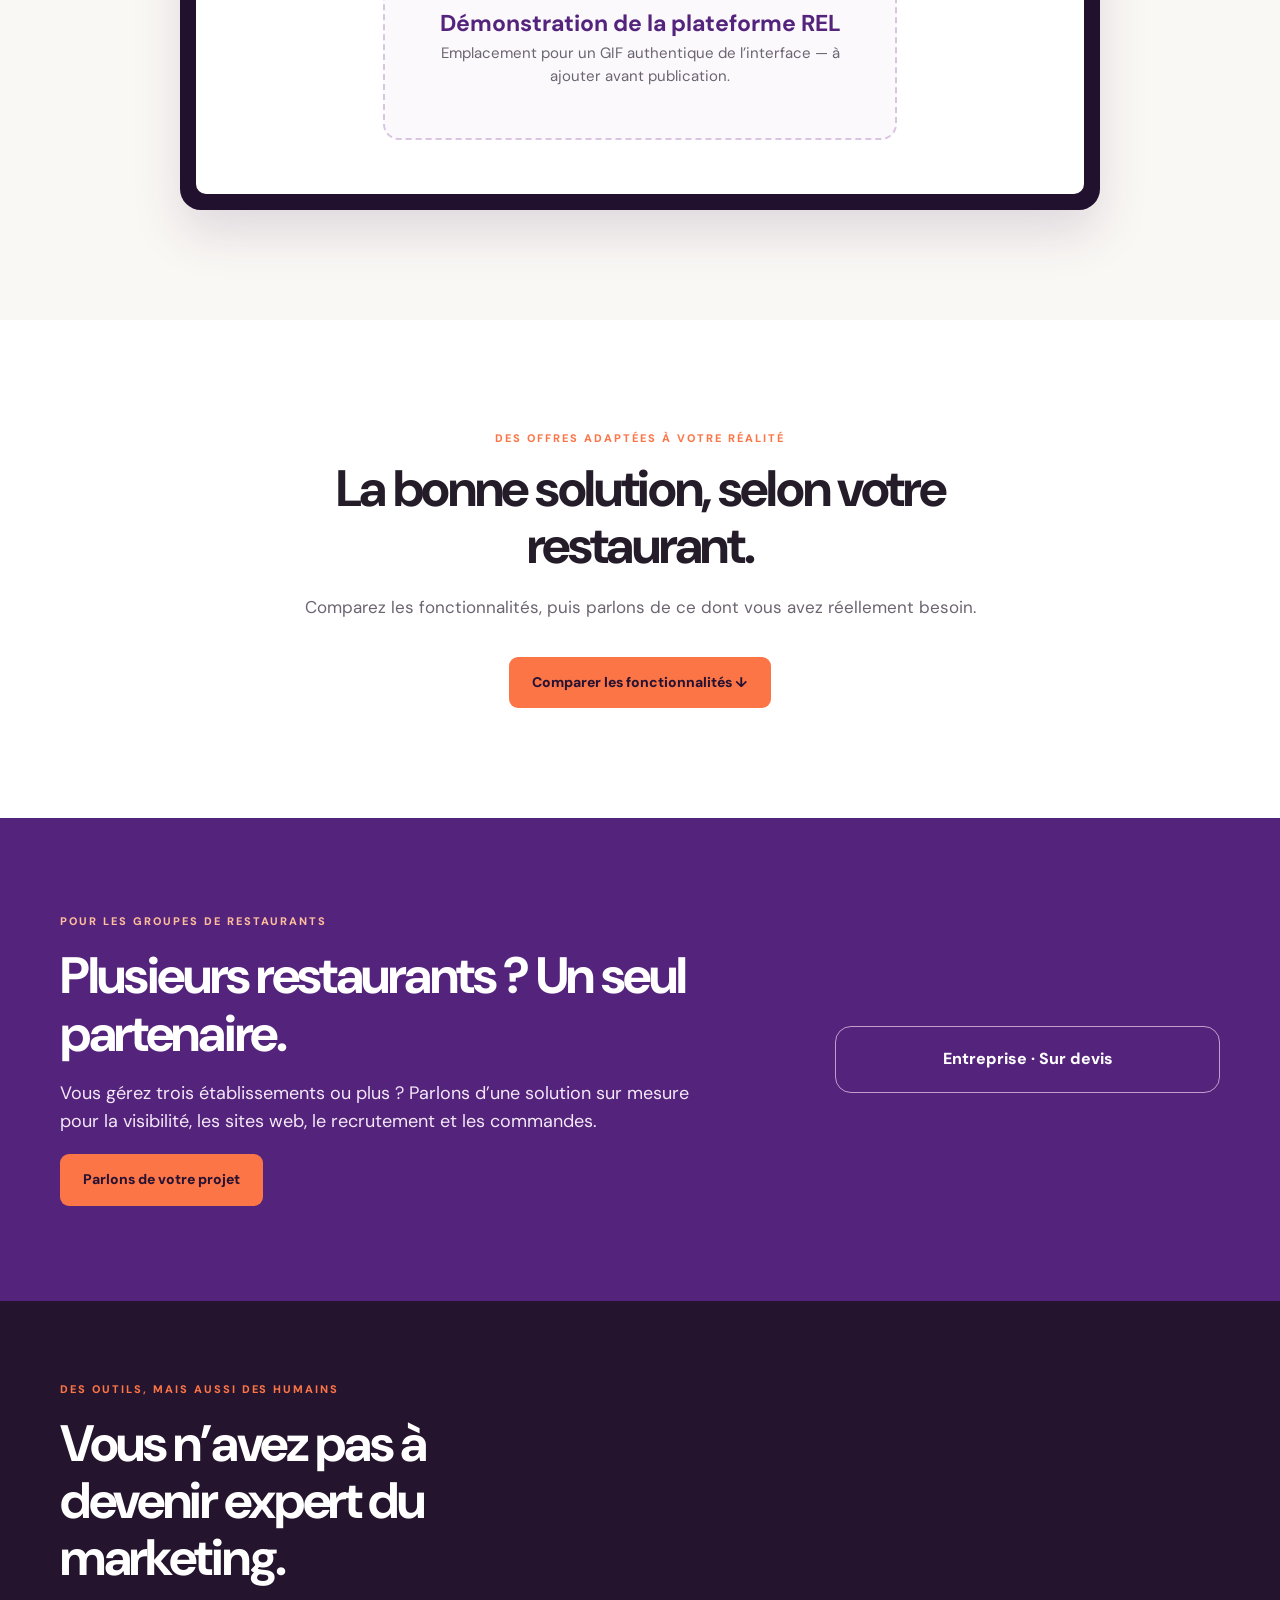
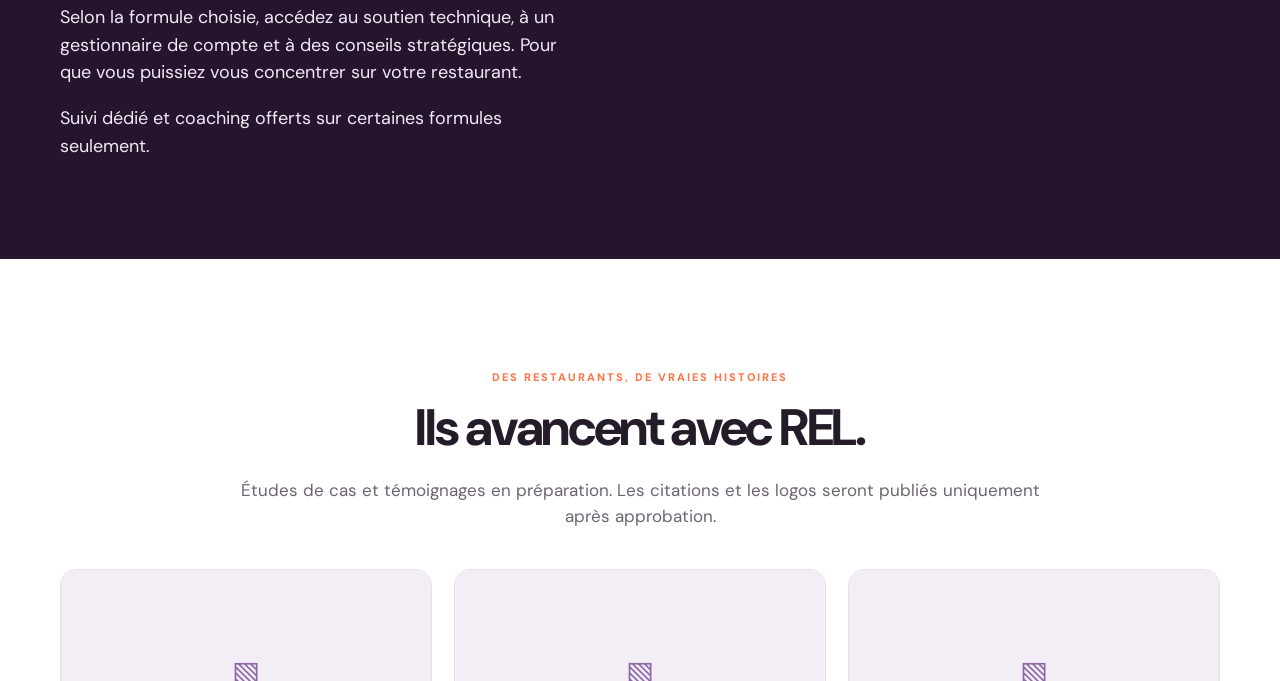
==== commit 6cb33dda: "Add files via upload" ====
--- a/index.html
+++ b/index.html
@@ -1 +1 @@
-<!doctype html><html lang="fr-CA"><head><meta charset="utf-8"><meta name="robots" content="noindex"><meta http-equiv="refresh" content="0;url=fr/"><title>RestoEnLigne</title></head><body><p><a href="fr/">Français</a> · <a href="en/">English</a></p></body></html>+<!doctype html><html lang="fr-CA"><head><meta charset="utf-8"><meta name="robots" content="noindex,nofollow"><meta name="viewport" content="width=device-width,initial-scale=1"><title>RestoEnLigne — Landing page</title><meta http-equiv="refresh" content="0;url=fr/"></head><body><p><a href="fr/">Français</a> · <a href="en/">English</a></p></body></html>
